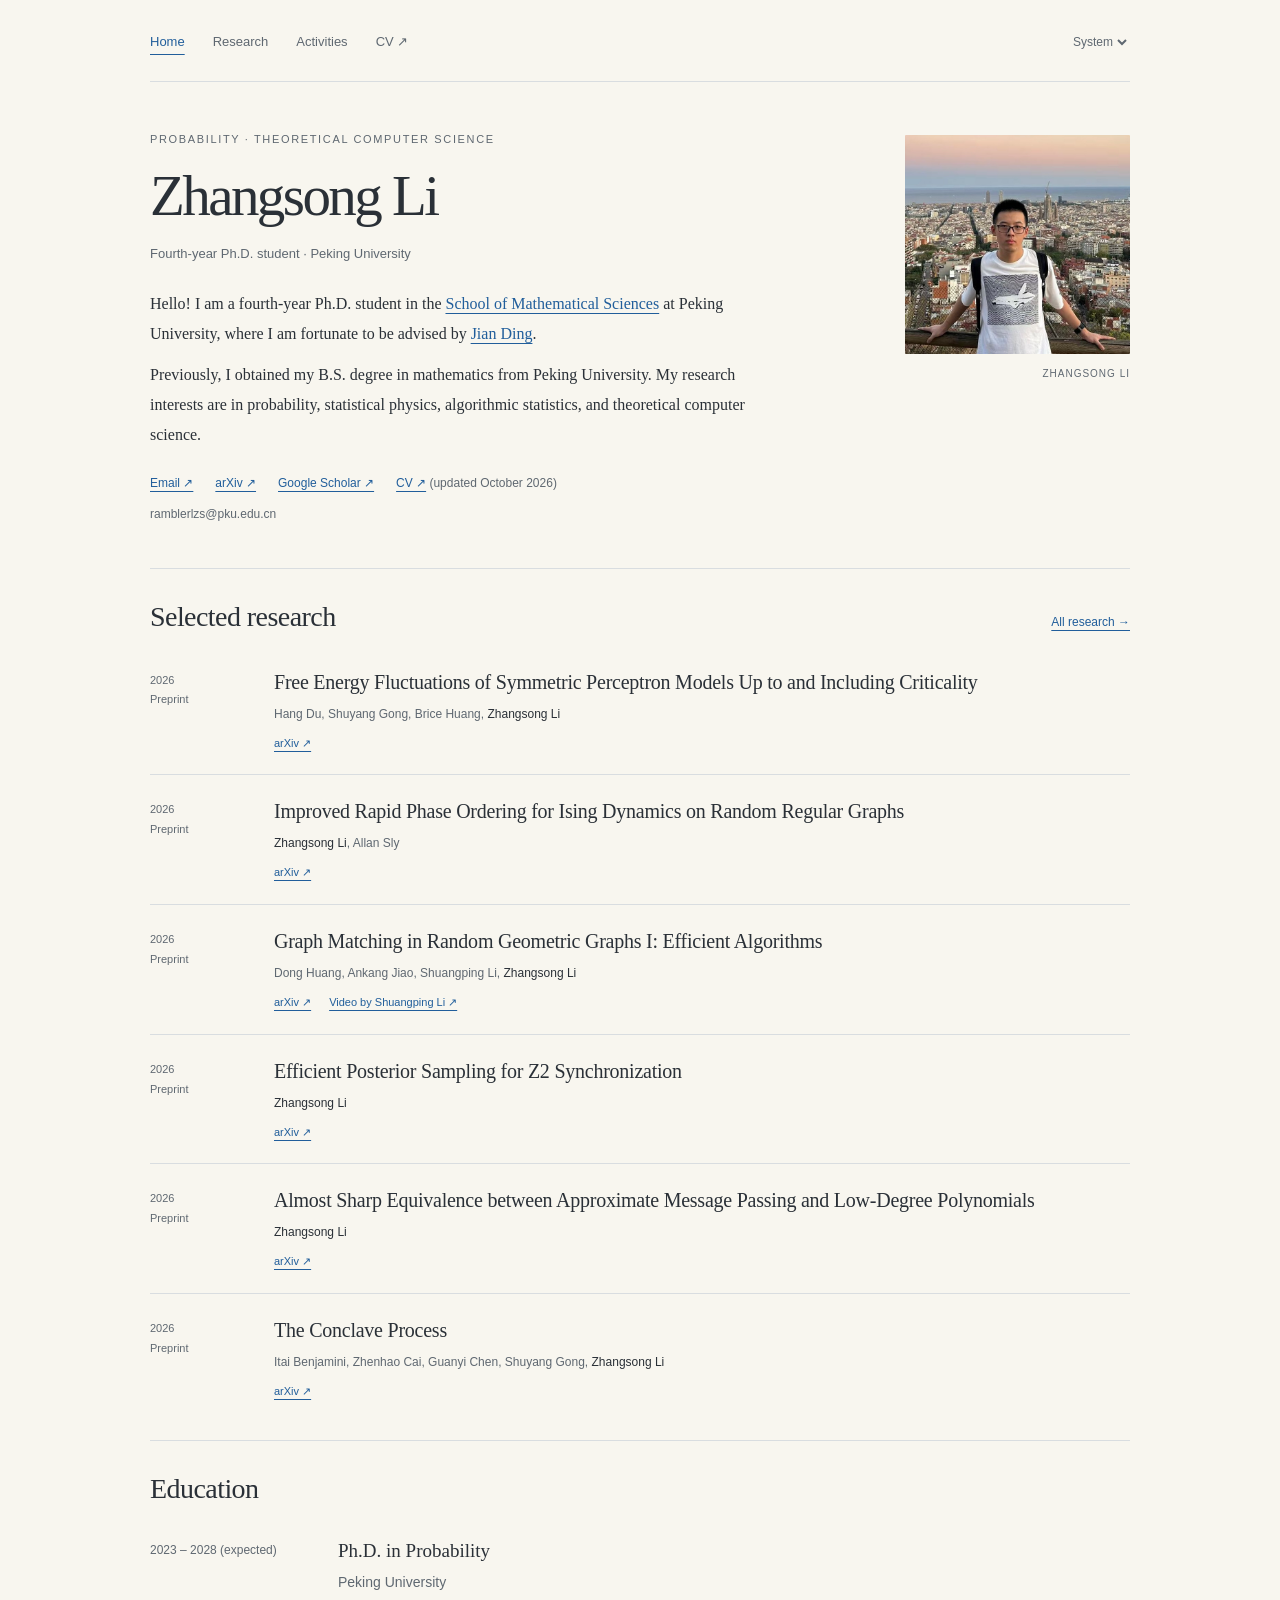
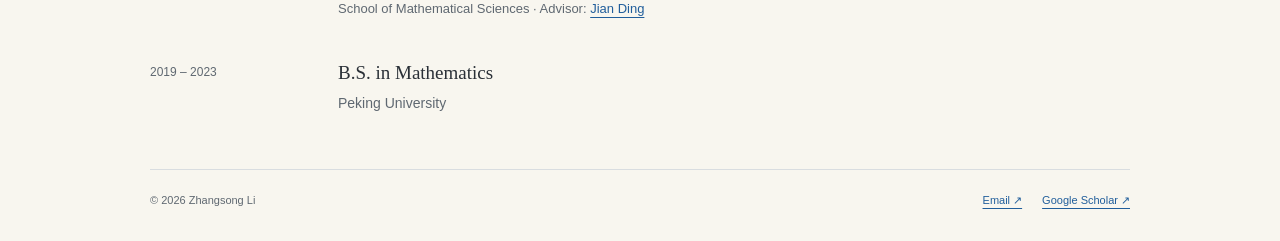
==== index.html @ 31c8d212 "Redesign personal homepage with research and activities pages" ====
<!doctype html>
<html lang="en">
<head>
  <meta charset="utf-8">
  <meta name="viewport" content="width=device-width, initial-scale=1">
  <meta name="description" content="Zhangsong Li, Ph.D. student at Peking University. Research in probability, statistical physics, algorithmic statistics, and theoretical computer science.">
  <meta name="color-scheme" content="light dark">
  <title>Zhangsong Li</title>
  <link rel="canonical" href="https://zhangsong-li.github.io/">
  <link rel="icon" href="data:,">
  <script src="assets/site.js?v=20261026"></script>
  <link rel="stylesheet" href="assets/style.css?v=20261026">
</head>
<body>
  <a class="skip-link" href="#main">Skip to content</a>
  <div class="site-shell">
    <header class="site-header">
      <nav class="site-nav" aria-label="Main navigation"><a href="index.html" aria-current="page">Home</a><a href="research.html">Research</a><a href="activities.html">Activities</a><a href="CV_Zhangsong.pdf" target="_blank" rel="noopener noreferrer">CV ↗</a></nav>
      <select class="theme-picker" data-theme-picker aria-label="Color theme"><option value="system">System</option><option value="light">Light</option><option value="dark">Dark</option></select>
    </header>
    <main id="main"><section class="hero" aria-labelledby="name"><div>
  <p class="eyebrow">Probability · Theoretical Computer Science</p>
  <h1 id="name">Zhangsong Li</h1>
  <p class="role">Fourth-year Ph.D. student · Peking University</p>
  <div class="bio"><p>Hello! I am a fourth-year Ph.D. student in the <a href="https://www.math.pku.edu.cn" target="_blank" rel="noopener noreferrer">School of Mathematical Sciences</a> at Peking University, where I am fortunate to be advised by <a href="https://www.math.pku.edu.cn/teachers/dingjian/index.html" target="_blank" rel="noopener noreferrer">Jian Ding</a>.</p><p>Previously, I obtained my B.S. degree in mathematics from Peking University. My research interests are in probability, statistical physics, algorithmic statistics, and theoretical computer science.</p></div>
  <div class="hero-links"><a href="mailto:ramblerlzs@pku.edu.cn">Email ↗</a><a href="http://arxiv.org/a/li_z_30" target="_blank" rel="noopener noreferrer">arXiv ↗</a><a href="https://scholar.google.com/citations?user=IgjkkZEAAAAJ&amp;hl=zh-CN" target="_blank" rel="noopener noreferrer">Google Scholar ↗</a><span><a href="CV_Zhangsong.pdf" target="_blank" rel="noopener noreferrer">CV ↗</a> <span class="subtle">(updated October 2026)</span></span></div>
  <p class="contact-address"><a href="mailto:ramblerlzs@pku.edu.cn">ramblerlzs@pku.edu.cn</a></p>
  </div><figure class="portrait"><img src="Zhangsong.jpg" width="654" height="638" alt="Zhangsong Li overlooking a city" fetchpriority="high"><figcaption>ZHANGSONG LI</figcaption></figure></section><section class="content-section" id="selected-research" aria-labelledby="selected-research-title"><div class="section-heading"><h2 id="selected-research-title">Selected research</h2><a href="research.html" class="section-link">All research →</a></div><ul class="paper-list"><li class="paper" id="free-energy-fluctuations-of-symmetric-perceptron-models-up-to-and-including-criticality"><div class="paper-meta"><span>2026</span><span>Preprint</span></div><article><h3><a href="https://arxiv.org/abs/2610.31736" target="_blank" rel="noopener noreferrer">Free Energy Fluctuations of Symmetric Perceptron Models Up to and Including Criticality</a></h3><p class="authors">Hang Du, Shuyang Gong, Brice Huang, <span class="author-self">Zhangsong Li</span></p><div class="paper-links"><a href="https://arxiv.org/abs/2610.31736" target="_blank" rel="noopener noreferrer">arXiv ↗</a></div></article></li><li class="paper" id="improved-rapid-phase-ordering-for-ising-dynamics-on-random-regular-graphs"><div class="paper-meta"><span>2026</span><span>Preprint</span></div><article><h3><a href="https://arxiv.org/abs/2610.27673" target="_blank" rel="noopener noreferrer">Improved Rapid Phase Ordering for Ising Dynamics on Random Regular Graphs</a></h3><p class="authors"><span class="author-self">Zhangsong Li</span>, Allan Sly</p><div class="paper-links"><a href="https://arxiv.org/abs/2610.27673" target="_blank" rel="noopener noreferrer">arXiv ↗</a></div></article></li><li class="paper" id="graph-matching-in-random-geometric-graphs-i-efficient-algorithms"><div class="paper-meta"><span>2026</span><span>Preprint</span></div><article><h3><a href="https://arxiv.org/abs/2610.16675" target="_blank" rel="noopener noreferrer">Graph Matching in Random Geometric Graphs I: Efficient Algorithms</a></h3><p class="authors">Dong Huang, Ankang Jiao, Shuangping Li, <span class="author-self">Zhangsong Li</span></p><div class="paper-links"><a href="https://arxiv.org/abs/2610.16675" target="_blank" rel="noopener noreferrer">arXiv ↗</a><a href="https://www.youtube.com/live/tbnTRx9ss9M" target="_blank" rel="noopener noreferrer">Video by Shuangping Li ↗</a></div></article></li><li class="paper" id="efficient-posterior-sampling-for-z2-synchronization"><div class="paper-meta"><span>2026</span><span>Preprint</span></div><article><h3><a href="https://arxiv.org/abs/2610.08199" target="_blank" rel="noopener noreferrer">Efficient Posterior Sampling for Z2 Synchronization</a></h3><p class="authors"><span class="author-self">Zhangsong Li</span></p><div class="paper-links"><a href="https://arxiv.org/abs/2610.08199" target="_blank" rel="noopener noreferrer">arXiv ↗</a></div></article></li><li class="paper" id="almost-sharp-equivalence-between-approximate-message-passing-and-low-degree-polynomials"><div class="paper-meta"><span>2026</span><span>Preprint</span></div><article><h3><a href="https://arxiv.org/abs/2609.06988" target="_blank" rel="noopener noreferrer">Almost Sharp Equivalence between Approximate Message Passing and Low-Degree Polynomials</a></h3><p class="authors"><span class="author-self">Zhangsong Li</span></p><div class="paper-links"><a href="https://arxiv.org/abs/2609.06988" target="_blank" rel="noopener noreferrer">arXiv ↗</a></div></article></li><li class="paper" id="the-conclave-process"><div class="paper-meta"><span>2026</span><span>Preprint</span></div><article><h3><a href="https://arxiv.org/abs/2607.22324" target="_blank" rel="noopener noreferrer">The Conclave Process</a></h3><p class="authors">Itai Benjamini, Zhenhao Cai, Guanyi Chen, Shuyang Gong, <span class="author-self">Zhangsong Li</span></p><div class="paper-links"><a href="https://arxiv.org/abs/2607.22324" target="_blank" rel="noopener noreferrer">arXiv ↗</a></div></article></li></ul></section><section class="content-section" id="education" aria-labelledby="education-title"><div class="section-heading"><h2 id="education-title">Education</h2></div><div class="education-list"><div class="education-item"><div class="education-dates">2023 – 2028 (expected)</div><div><h3 class="education-title">Ph.D. in Probability</h3><p class="education-institution">Peking University</p><p class="education-detail">School of Mathematical Sciences · Advisor: <a href="https://www.math.pku.edu.cn/teachers/dingjian/index.html" target="_blank" rel="noopener noreferrer">Jian Ding</a></p></div></div><div class="education-item"><div class="education-dates">2019 – 2023</div><div><h3 class="education-title">B.S. in Mathematics</h3><p class="education-institution">Peking University</p></div></div></div></section></main>
    <footer class="site-footer"><span>© 2026 Zhangsong Li</span><div class="footer-links"><a href="mailto:ramblerlzs@pku.edu.cn">Email ↗</a><a href="https://scholar.google.com/citations?user=IgjkkZEAAAAJ&amp;hl=zh-CN" target="_blank" rel="noopener noreferrer">Google Scholar ↗</a></div></footer>
  </div>
  <!-- Visual design adapted from donghuang-stat.github.io. See assets/TEMPLATE-LICENSE.txt. -->
</body>
</html>
---- assets/style.css ----
/* Adapted from donghuang-stat.github.io; license: TEMPLATE-LICENSE.txt. */
:root {
  color-scheme: light dark;
  --paper: #f8f6ef;
  --ink: #2a3037;
  --muted: #5f6871;
  --accent: #215e9b;
  --line: #d9dde0;
  --soft: #edeee9;
  --serif: Georgia, 'Times New Roman', 'Songti SC', serif;
  --sans: -apple-system, BlinkMacSystemFont, 'Segoe UI', Arial, sans-serif;
}
@media (prefers-color-scheme: dark) {
  :root:not([data-theme='light']) { --paper:#24272b; --ink:#eaeef2; --muted:#b6c0ca; --accent:#91c8ff; --line:#46505a; --soft:#2b323a; }
}
:root[data-theme='dark'] { color-scheme:dark; --paper:#24272b; --ink:#eaeef2; --muted:#b6c0ca; --accent:#91c8ff; --line:#46505a; --soft:#2b323a; }
:root[data-theme='light'] { color-scheme:light; }
* { box-sizing:border-box; }
html { scroll-behavior:smooth; scroll-padding-top:24px; }
body { margin:0; background:var(--paper); color:var(--ink); font:17px/1.75 var(--serif); -webkit-font-smoothing:antialiased; }
a { color:var(--accent); text-decoration:underline; text-decoration-thickness:1px; text-underline-offset:4px; }
a:hover { text-decoration-thickness:2px; }
a:focus-visible,button:focus-visible,select:focus-visible { outline:2px solid var(--accent); outline-offset:5px; }
img { display:block; max-width:100%; }
button,select { font:inherit; }
h1,h2,h3,p { margin:0; }
h1,h2,h3 { font-weight:400; }
.site-shell { width:min(100% - 88px, 980px); margin:0 auto; }
.site-header { display:flex; align-items:center; justify-content:space-between; gap:24px; padding:27px 0 23px; border-bottom:1px solid var(--line); }
.site-nav { display:flex; align-items:center; flex-wrap:wrap; gap:28px; font:13px/1.6 var(--sans); }
.site-nav a { color:var(--muted); padding:5px 0; text-decoration:none; }
.site-nav a[aria-current='page'] { color:var(--accent); text-decoration:underline; text-decoration-thickness:1px; text-underline-offset:8px; }
.theme-picker { color:var(--muted); background:transparent; border:0; font:12px/1.6 var(--sans); padding:5px 0 5px 6px; max-width:110px; }
.skip-link { position:absolute; top:-100px; left:20px; background:var(--paper); color:var(--ink); padding:10px 18px; z-index:10; }
.skip-link:focus { top:8px; }
.hero { display:grid; grid-template-columns:minmax(0, 1fr) 225px; gap:65px; align-items:center; padding:48px 0 43px; }
.eyebrow { color:var(--muted); font:11px/1.7 var(--sans); letter-spacing:.15em; text-transform:uppercase; margin-bottom:16px; }
.hero h1 { font:400 clamp(42px,5vw,57px)/1.13 var(--serif); letter-spacing:-.045em; margin-bottom:13px; }
.chinese-name { display:inline-block; font:25px/1.5 'Songti SC','STSong',serif; letter-spacing:.1em; margin-left:16px; color:var(--ink); vertical-align:middle; }
.role { font:13px/1.8 var(--sans); color:var(--muted); margin-bottom:24px; }
.bio { max-width:620px; font:16px/1.85 var(--serif); }
.bio p+p { margin-top:12px; }
.markdown-body > *+* { margin-top:10px; }
.hero-links { display:flex; gap:25px; flex-wrap:wrap; font:12px/1.7 var(--sans); margin-top:24px; }
.portrait { margin:0; align-self:start; padding-top:5px; }
.portrait img { width:225px; height:auto; aspect-ratio:2 / 3; object-fit:cover; object-position:50% 46%; border-radius:1px; }
.portrait figcaption { font:10px/1.7 var(--sans); color:var(--muted); letter-spacing:.1em; text-align:right; padding-top:11px; }
.content-section { border-top:1px solid var(--line); padding:30px 0 34px; }
.section-heading { display:flex; flex-wrap:wrap; align-items:baseline; justify-content:space-between; gap:12px 24px; margin-bottom:10px; }
.section-heading h2,.content-section>h2 { font:400 28px/1.3 var(--serif); letter-spacing:-.02em; }
.section-link { font:12px/1.7 var(--sans); white-space:nowrap; }
.paper-list { list-style:none; margin:0; padding:0; }
.paper { display:grid; grid-template-columns:100px minmax(0,1fr); gap:24px; padding:22px 0; border-bottom:1px solid var(--line); }
.paper:last-child { border-bottom:0; padding-bottom:5px; }
.paper-meta { font:11px/1.8 var(--sans); color:var(--muted); padding-top:3px; }
.paper-meta span { display:block; }
.paper h3 { font:400 20px/1.45 var(--serif); letter-spacing:-.012em; }
.paper h3 a { color:var(--ink); text-decoration:none; }
.paper h3 a:hover { color:var(--accent); text-decoration:underline; }
.authors { font:12px/1.75 var(--sans); color:var(--muted); margin-top:7px; }
.author-self { color:var(--ink); }
.paper-links { display:flex; gap:18px; flex-wrap:wrap; font:11px/1.7 var(--sans); margin-top:9px; }
.paper-note { font:12px/1.7 var(--sans); color:var(--muted); margin-top:7px; }
.alpha-note { font:12px/1.7 var(--sans); color:var(--muted); margin-top:20px; }
.education-list { margin-top:11px; }
.education-item { display:grid; grid-template-columns:164px minmax(0,1fr); gap:24px; padding:19px 0; }
.education-dates { font:12px/1.8 var(--sans); color:var(--muted); padding-top:3px; }
.education-title { font:19px/1.5 var(--serif); }
.education-institution { font:14px/1.8 var(--sans); color:var(--muted); margin-top:4px; }
.education-detail { font:13px/1.75 var(--sans); color:var(--muted); margin-top:3px; }
.site-footer { display:flex; align-items:baseline; justify-content:space-between; gap:20px; flex-wrap:wrap; font:11px/1.75 var(--sans); color:var(--muted); padding:21px 0 30px; border-top:1px solid var(--line); }
.footer-links { display:flex; gap:20px; flex-wrap:wrap; }
.page-intro { padding:49px 0 35px; }
.page-intro h1 { font:400 46px/1.15 var(--serif); letter-spacing:-.035em; margin-bottom:15px; }
.page-intro p { font:16px/1.8 var(--serif); max-width:730px; }
.page-intro .eyebrow { font:11px/1.7 var(--sans); }
.page-intro .subtle { font:13px/1.8 var(--sans); color:var(--muted); }
.page-intro p+p { margin-top:9px; }
.section-nav { display:flex; flex-wrap:wrap; gap:24px; font:12px/1.7 var(--sans); margin-top:22px; }
.status-heading { display:flex; align-items:baseline; gap:15px; margin-bottom:12px; }
.status-heading h2 { font:400 28px/1.4 var(--serif); }
.count { font:12px/1.7 var(--sans); color:var(--muted); }
.cv-actions { display:flex; gap:24px; flex-wrap:wrap; align-items:center; margin-top:21px; font:12px/1.7 var(--sans); }
.text-button { cursor:pointer; background:transparent; color:var(--accent); border:0; padding:0; }
.text-button:hover { text-decoration:underline; text-underline-offset:4px; }
.cv-contact { color:var(--muted); font:13px/1.8 var(--sans); }
.cv-contact a { overflow-wrap:anywhere; }
.plain-list { margin:18px 0 0; padding-left:20px; }
.plain-list li+li { margin-top:10px; }
.cv-section .paper h3 { font-size:18px; }
.cv-print-contact { display:none; }
@media (max-width:850px) {
  .site-shell { width:calc(100% - 56px); }
  .hero { grid-template-columns:minmax(0,1fr) 180px; gap:35px; }
  .portrait img { width:180px; }
  .hero h1 { font-size:44px; }
  .chinese-name { display:block; margin:12px 0 0; font-size:23px; }
  .paper { grid-template-columns:80px minmax(0,1fr); gap:20px; }
}
@media (max-width:600px) {
  .site-shell { width:calc(100% - 40px); }
  .site-header { gap:12px; padding:20px 0; }
  .site-nav { gap:19px; font-size:12px; }
  .theme-picker { font-size:11px; max-width:79px; }
  .hero { grid-template-columns:minmax(0,1fr); gap:30px; padding:31px 0; }
  .hero h1 { font-size:44px; }
  .chinese-name { display:inline-block; margin:0 0 0 13px; }
  .bio { font-size:15px; }
  .portrait { width:190px; padding:0; }
  .portrait img { width:190px; }
  .content-section { padding:26px 0 29px; }
  .section-heading h2,.content-section>h2 { font-size:25px; }
  .paper { grid-template-columns:minmax(0,1fr); gap:7px; padding:22px 0; }
  .paper-meta { display:flex; gap:12px; padding:0; }
  .paper h3 { font-size:20px; }
  .page-intro { padding:32px 0 30px; }
  .page-intro h1 { font-size:40px; }
  .site-footer { font-size:11px; }
  .section-nav { gap:18px; }
}
@media(max-width:360px) {
  .site-shell { width:calc(100% - 32px); }
  .site-nav { gap:14px; }
  .theme-picker { max-width:73px; }
  .hero h1 { font-size:39px; }
  .chinese-name { font-size:21px; margin-left:9px; }
}
@media(pointer:coarse) {
  .site-nav a,.hero-links a,.paper-links a,.section-link,.cv-actions a,.text-button { min-height:44px; display:inline-flex; align-items:center; }
  .theme-picker { min-height:44px; }
}
@media(prefers-reduced-motion:reduce) { html { scroll-behavior:auto; } }
@media print {
  :root, :root[data-theme], :root:not([data-theme='light']) { --paper:#fff; --ink:#111; --muted:#444; --accent:#111; --line:#ccc; color-scheme:light; }
  body { background:#fff; color:#111; font-size:11pt; }
  .site-shell { width:100%; max-width:none; }
  .site-header,.site-footer,.skip-link,.cv-actions,.section-nav,.paper-links { display:none; }
  .page-intro { padding:0 0 15px; }
  .page-intro h1 { font-size:28pt; }
  .cv-print-contact { display:block; }
  .content-section { padding:15px 0; }
  .paper { padding:10px 0; }
  h2,h3 { break-after:avoid; }
  .paper h3,.cv-section .paper h3 { font-size:12pt; }
  a { color:#111; }
  @page { margin:18mm; }
}

/* Zhangsong Li: page-specific refinements. */
.portrait img { aspect-ratio:auto; height:auto; }
.hero-links { gap:12px 22px; }
.subtle,.contact-address { color:var(--muted); font:12px/1.75 var(--sans); }
.contact-address { margin-top:10px; }
.contact-address a { color:var(--muted); text-decoration:none; }
.contact-address a:hover { color:var(--accent); text-decoration:underline; }
.section-count { color:var(--muted); font:12px/1.7 var(--sans); }
.document-list,.talk-list,.teaching-list { list-style:none; padding:0; margin:0; }
.document-list li { padding:20px 0; border-bottom:1px solid var(--line); }
.document-list li:last-child,.talk-item:last-child,.teaching-list li:last-child { border-bottom:0; }
.document-list h3 { font:400 20px/1.45 var(--serif); }
.document-list h3 a { color:var(--ink); text-decoration:none; }
.document-list h3 a:hover { color:var(--accent); text-decoration:underline; }
.coauthors { font:15px/2 var(--serif); margin-top:17px; }
.talk-item { display:grid; grid-template-columns:124px minmax(0,1fr); gap:24px; padding:22px 0; border-bottom:1px solid var(--line); }
.talk-date,.talk-location,.teaching-term { color:var(--muted); font:12px/1.8 var(--sans); }
.talk-date { padding-top:4px; }
.talk-item h3 { font:400 20px/1.45 var(--serif); }
.talk-item p { font:15px/1.8 var(--serif); margin-top:7px; }
.talk-item .talk-location { font:12px/1.8 var(--sans); }
.teaching-list li { display:grid; grid-template-columns:124px minmax(0,1fr); gap:24px; padding:19px 0; border-bottom:1px solid var(--line); }
.teaching-list h3 { font:400 19px/1.5 var(--serif); }
@media(max-width:600px) {
  .site-nav { gap:16px; }
  .hero-links { gap:12px 20px; }
  .talk-item,.teaching-list li,.education-item { grid-template-columns:minmax(0,1fr); gap:6px; }
  .talk-date { padding-top:0; }
  .portrait { width:190px; }
}
@media(max-width:360px) {
  .site-header { gap:8px; }
  .site-nav { gap:12px; font-size:11px; }
  .theme-picker { max-width:68px; font-size:10px; }
  .hero h1 { font-size:39px; }
}
@media print { .paper,.education-item,.talk-item,.teaching-list li { break-inside:avoid; } }
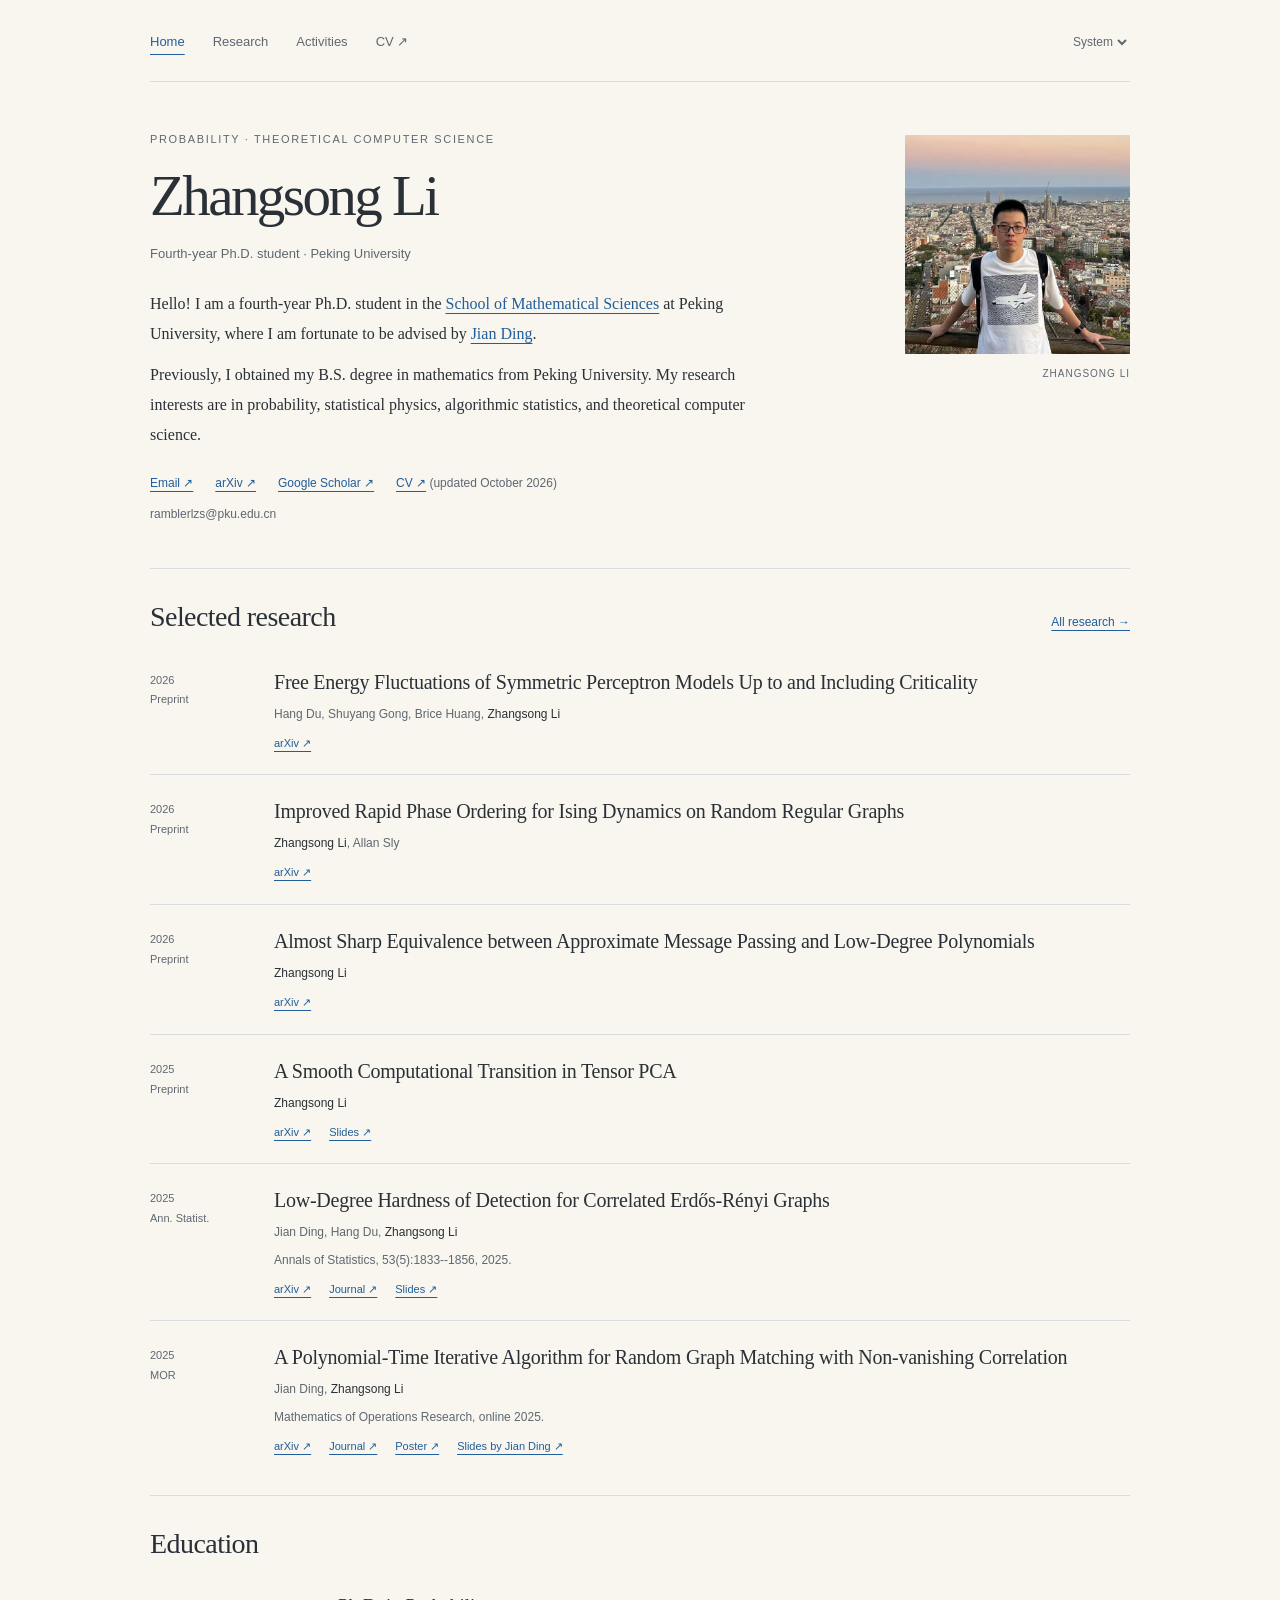
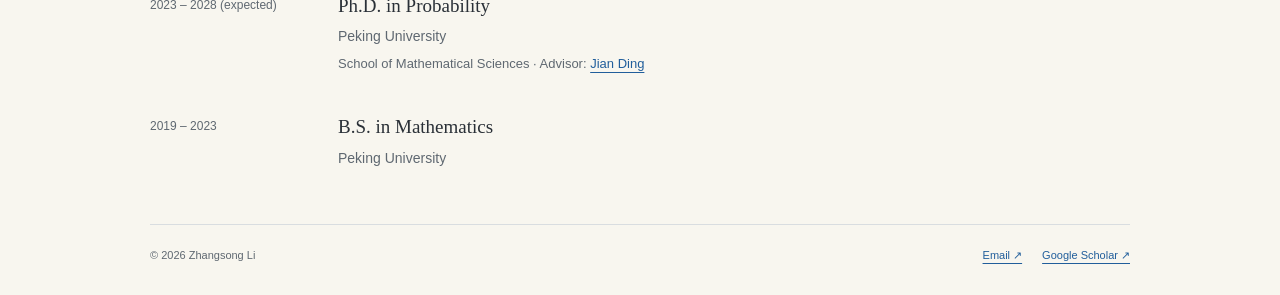
==== commit cf69fb96: "Feature six selected research papers in requested order" ====
--- a/index.html
+++ b/index.html
@@ -25,7 +25,7 @@
   <div class="bio"><p>Hello! I am a fourth-year Ph.D. student in the <a href="https://www.math.pku.edu.cn" target="_blank" rel="noopener noreferrer">School of Mathematical Sciences</a> at Peking University, where I am fortunate to be advised by <a href="https://www.math.pku.edu.cn/teachers/dingjian/index.html" target="_blank" rel="noopener noreferrer">Jian Ding</a>.</p><p>Previously, I obtained my B.S. degree in mathematics from Peking University. My research interests are in probability, statistical physics, algorithmic statistics, and theoretical computer science.</p></div>
   <div class="hero-links"><a href="mailto:ramblerlzs@pku.edu.cn">Email ↗</a><a href="http://arxiv.org/a/li_z_30" target="_blank" rel="noopener noreferrer">arXiv ↗</a><a href="https://scholar.google.com/citations?user=IgjkkZEAAAAJ&amp;hl=zh-CN" target="_blank" rel="noopener noreferrer">Google Scholar ↗</a><span><a href="CV_Zhangsong.pdf" target="_blank" rel="noopener noreferrer">CV ↗</a> <span class="subtle">(updated October 2026)</span></span></div>
   <p class="contact-address"><a href="mailto:ramblerlzs@pku.edu.cn">ramblerlzs@pku.edu.cn</a></p>
-  </div><figure class="portrait"><img src="Zhangsong.jpg" width="654" height="638" alt="Zhangsong Li overlooking a city" fetchpriority="high"><figcaption>ZHANGSONG LI</figcaption></figure></section><section class="content-section" id="selected-research" aria-labelledby="selected-research-title"><div class="section-heading"><h2 id="selected-research-title">Selected research</h2><a href="research.html" class="section-link">All research →</a></div><ul class="paper-list"><li class="paper" id="free-energy-fluctuations-of-symmetric-perceptron-models-up-to-and-including-criticality"><div class="paper-meta"><span>2026</span><span>Preprint</span></div><article><h3><a href="https://arxiv.org/abs/2610.31736" target="_blank" rel="noopener noreferrer">Free Energy Fluctuations of Symmetric Perceptron Models Up to and Including Criticality</a></h3><p class="authors">Hang Du, Shuyang Gong, Brice Huang, <span class="author-self">Zhangsong Li</span></p><div class="paper-links"><a href="https://arxiv.org/abs/2610.31736" target="_blank" rel="noopener noreferrer">arXiv ↗</a></div></article></li><li class="paper" id="improved-rapid-phase-ordering-for-ising-dynamics-on-random-regular-graphs"><div class="paper-meta"><span>2026</span><span>Preprint</span></div><article><h3><a href="https://arxiv.org/abs/2610.27673" target="_blank" rel="noopener noreferrer">Improved Rapid Phase Ordering for Ising Dynamics on Random Regular Graphs</a></h3><p class="authors"><span class="author-self">Zhangsong Li</span>, Allan Sly</p><div class="paper-links"><a href="https://arxiv.org/abs/2610.27673" target="_blank" rel="noopener noreferrer">arXiv ↗</a></div></article></li><li class="paper" id="graph-matching-in-random-geometric-graphs-i-efficient-algorithms"><div class="paper-meta"><span>2026</span><span>Preprint</span></div><article><h3><a href="https://arxiv.org/abs/2610.16675" target="_blank" rel="noopener noreferrer">Graph Matching in Random Geometric Graphs I: Efficient Algorithms</a></h3><p class="authors">Dong Huang, Ankang Jiao, Shuangping Li, <span class="author-self">Zhangsong Li</span></p><div class="paper-links"><a href="https://arxiv.org/abs/2610.16675" target="_blank" rel="noopener noreferrer">arXiv ↗</a><a href="https://www.youtube.com/live/tbnTRx9ss9M" target="_blank" rel="noopener noreferrer">Video by Shuangping Li ↗</a></div></article></li><li class="paper" id="efficient-posterior-sampling-for-z2-synchronization"><div class="paper-meta"><span>2026</span><span>Preprint</span></div><article><h3><a href="https://arxiv.org/abs/2610.08199" target="_blank" rel="noopener noreferrer">Efficient Posterior Sampling for Z2 Synchronization</a></h3><p class="authors"><span class="author-self">Zhangsong Li</span></p><div class="paper-links"><a href="https://arxiv.org/abs/2610.08199" target="_blank" rel="noopener noreferrer">arXiv ↗</a></div></article></li><li class="paper" id="almost-sharp-equivalence-between-approximate-message-passing-and-low-degree-polynomials"><div class="paper-meta"><span>2026</span><span>Preprint</span></div><article><h3><a href="https://arxiv.org/abs/2609.06988" target="_blank" rel="noopener noreferrer">Almost Sharp Equivalence between Approximate Message Passing and Low-Degree Polynomials</a></h3><p class="authors"><span class="author-self">Zhangsong Li</span></p><div class="paper-links"><a href="https://arxiv.org/abs/2609.06988" target="_blank" rel="noopener noreferrer">arXiv ↗</a></div></article></li><li class="paper" id="the-conclave-process"><div class="paper-meta"><span>2026</span><span>Preprint</span></div><article><h3><a href="https://arxiv.org/abs/2607.22324" target="_blank" rel="noopener noreferrer">The Conclave Process</a></h3><p class="authors">Itai Benjamini, Zhenhao Cai, Guanyi Chen, Shuyang Gong, <span class="author-self">Zhangsong Li</span></p><div class="paper-links"><a href="https://arxiv.org/abs/2607.22324" target="_blank" rel="noopener noreferrer">arXiv ↗</a></div></article></li></ul></section><section class="content-section" id="education" aria-labelledby="education-title"><div class="section-heading"><h2 id="education-title">Education</h2></div><div class="education-list"><div class="education-item"><div class="education-dates">2023 – 2028 (expected)</div><div><h3 class="education-title">Ph.D. in Probability</h3><p class="education-institution">Peking University</p><p class="education-detail">School of Mathematical Sciences · Advisor: <a href="https://www.math.pku.edu.cn/teachers/dingjian/index.html" target="_blank" rel="noopener noreferrer">Jian Ding</a></p></div></div><div class="education-item"><div class="education-dates">2019 – 2023</div><div><h3 class="education-title">B.S. in Mathematics</h3><p class="education-institution">Peking University</p></div></div></div></section></main>
+  </div><figure class="portrait"><img src="Zhangsong.jpg" width="654" height="638" alt="Zhangsong Li overlooking a city" fetchpriority="high"><figcaption>ZHANGSONG LI</figcaption></figure></section><section class="content-section" id="selected-research" aria-labelledby="selected-research-title"><div class="section-heading"><h2 id="selected-research-title">Selected research</h2><a href="research.html" class="section-link">All research →</a></div><ul class="paper-list"><li class="paper" id="free-energy-fluctuations-of-symmetric-perceptron-models-up-to-and-including-criticality"><div class="paper-meta"><span>2026</span><span>Preprint</span></div><article><h3><a href="https://arxiv.org/abs/2610.31736" target="_blank" rel="noopener noreferrer">Free Energy Fluctuations of Symmetric Perceptron Models Up to and Including Criticality</a></h3><p class="authors">Hang Du, Shuyang Gong, Brice Huang, <span class="author-self">Zhangsong Li</span></p><div class="paper-links"><a href="https://arxiv.org/abs/2610.31736" target="_blank" rel="noopener noreferrer">arXiv ↗</a></div></article></li><li class="paper" id="improved-rapid-phase-ordering-for-ising-dynamics-on-random-regular-graphs"><div class="paper-meta"><span>2026</span><span>Preprint</span></div><article><h3><a href="https://arxiv.org/abs/2610.27673" target="_blank" rel="noopener noreferrer">Improved Rapid Phase Ordering for Ising Dynamics on Random Regular Graphs</a></h3><p class="authors"><span class="author-self">Zhangsong Li</span>, Allan Sly</p><div class="paper-links"><a href="https://arxiv.org/abs/2610.27673" target="_blank" rel="noopener noreferrer">arXiv ↗</a></div></article></li><li class="paper" id="almost-sharp-equivalence-between-approximate-message-passing-and-low-degree-polynomials"><div class="paper-meta"><span>2026</span><span>Preprint</span></div><article><h3><a href="https://arxiv.org/abs/2609.06988" target="_blank" rel="noopener noreferrer">Almost Sharp Equivalence between Approximate Message Passing and Low-Degree Polynomials</a></h3><p class="authors"><span class="author-self">Zhangsong Li</span></p><div class="paper-links"><a href="https://arxiv.org/abs/2609.06988" target="_blank" rel="noopener noreferrer">arXiv ↗</a></div></article></li><li class="paper" id="a-smooth-computational-transition-in-tensor-pca"><div class="paper-meta"><span>2025</span><span>Preprint</span></div><article><h3><a href="https://arxiv.org/abs/2509.09904" target="_blank" rel="noopener noreferrer">A Smooth Computational Transition in Tensor PCA</a></h3><p class="authors"><span class="author-self">Zhangsong Li</span></p><div class="paper-links"><a href="https://arxiv.org/abs/2509.09904" target="_blank" rel="noopener noreferrer">arXiv ↗</a><a href="https://zhangsong-li.github.io/Slides/Tensor_PCA_Slides.pdf" target="_blank" rel="noopener noreferrer">Slides ↗</a></div></article></li><li class="paper" id="low-degree-hardness-of-detection-for-correlated-erdos-renyi-graphs"><div class="paper-meta"><span>2025</span><span>Ann. Statist.</span></div><article><h3><a href="https://arxiv.org/abs/2311.15931" target="_blank" rel="noopener noreferrer">Low-Degree Hardness of Detection for Correlated Erdős-Rényi Graphs</a></h3><p class="authors">Jian Ding, Hang Du, <span class="author-self">Zhangsong Li</span></p><p class="paper-note">Annals of Statistics, 53(5):1833--1856, 2025.</p><div class="paper-links"><a href="https://arxiv.org/abs/2311.15931" target="_blank" rel="noopener noreferrer">arXiv ↗</a><a href="http://dx.doi.org/10.1214/25-AOS2517" target="_blank" rel="noopener noreferrer">Journal ↗</a><a href="https://zhangsong-li.github.io/Slides/Low_Degree_Hardness_Slides.pdf" target="_blank" rel="noopener noreferrer">Slides ↗</a></div></article></li><li class="paper" id="a-polynomial-time-iterative-algorithm-for-random-graph-matching-with-non-vanishing-correlation"><div class="paper-meta"><span>2025</span><span>MOR</span></div><article><h3><a href="https://arxiv.org/abs/2306.00266v2" target="_blank" rel="noopener noreferrer">A Polynomial-Time Iterative Algorithm for Random Graph Matching with Non-vanishing Correlation</a></h3><p class="authors">Jian Ding, <span class="author-self">Zhangsong Li</span></p><p class="paper-note">Mathematics of Operations Research, online 2025.</p><div class="paper-links"><a href="https://arxiv.org/abs/2306.00266v2" target="_blank" rel="noopener noreferrer">arXiv ↗</a><a href="https://pubsonline.informs.org/doi/abs/10.1287/moor.2024.0487" target="_blank" rel="noopener noreferrer">Journal ↗</a><a href="https://zhangsong-li.github.io/Iterative_Graph_Matching_Poster.pdf" target="_blank" rel="noopener noreferrer">Poster ↗</a><a href="https://zhangsong-li.github.io/Slides/Ding-Medallion.pdf" target="_blank" rel="noopener noreferrer">Slides by Jian Ding ↗</a></div></article></li></ul></section><section class="content-section" id="education" aria-labelledby="education-title"><div class="section-heading"><h2 id="education-title">Education</h2></div><div class="education-list"><div class="education-item"><div class="education-dates">2023 – 2028 (expected)</div><div><h3 class="education-title">Ph.D. in Probability</h3><p class="education-institution">Peking University</p><p class="education-detail">School of Mathematical Sciences · Advisor: <a href="https://www.math.pku.edu.cn/teachers/dingjian/index.html" target="_blank" rel="noopener noreferrer">Jian Ding</a></p></div></div><div class="education-item"><div class="education-dates">2019 – 2023</div><div><h3 class="education-title">B.S. in Mathematics</h3><p class="education-institution">Peking University</p></div></div></div></section></main>
     <footer class="site-footer"><span>© 2026 Zhangsong Li</span><div class="footer-links"><a href="mailto:ramblerlzs@pku.edu.cn">Email ↗</a><a href="https://scholar.google.com/citations?user=IgjkkZEAAAAJ&amp;hl=zh-CN" target="_blank" rel="noopener noreferrer">Google Scholar ↗</a></div></footer>
   </div>
   <!-- Visual design adapted from donghuang-stat.github.io. See assets/TEMPLATE-LICENSE.txt. -->
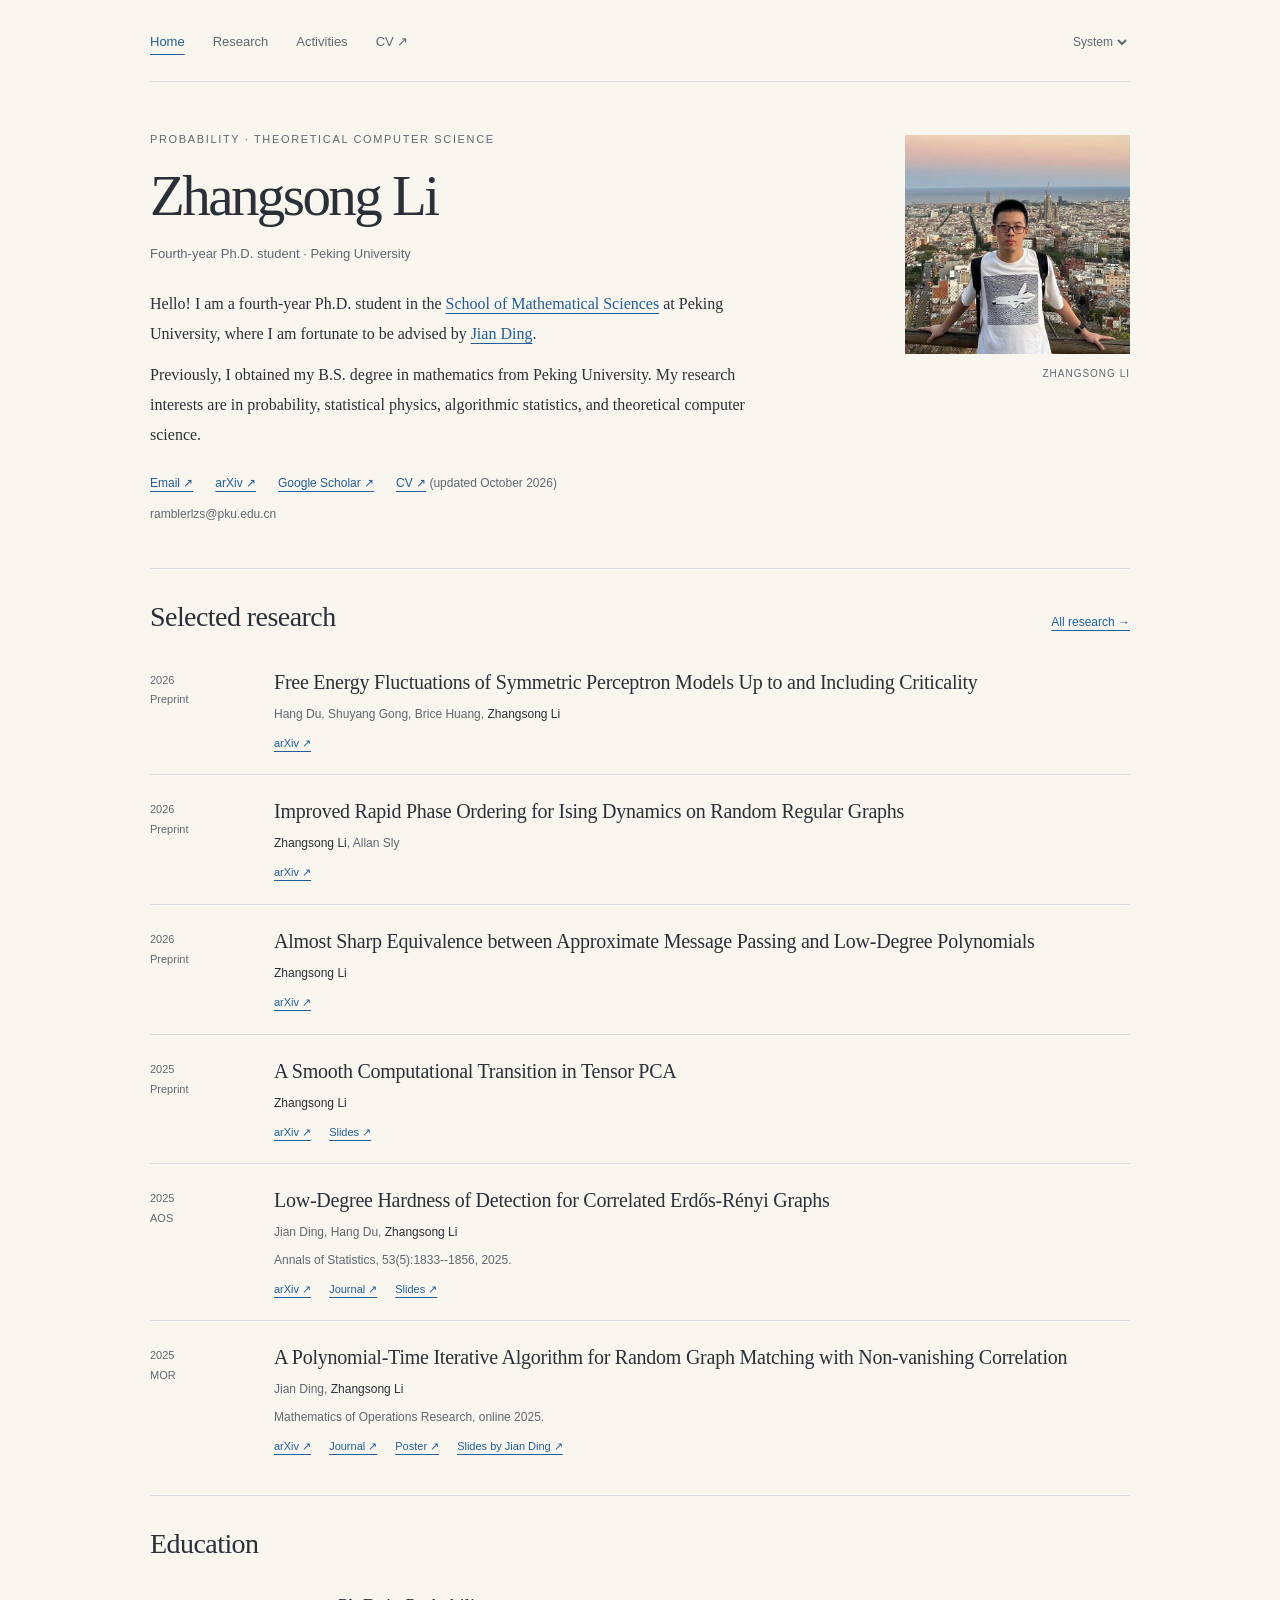
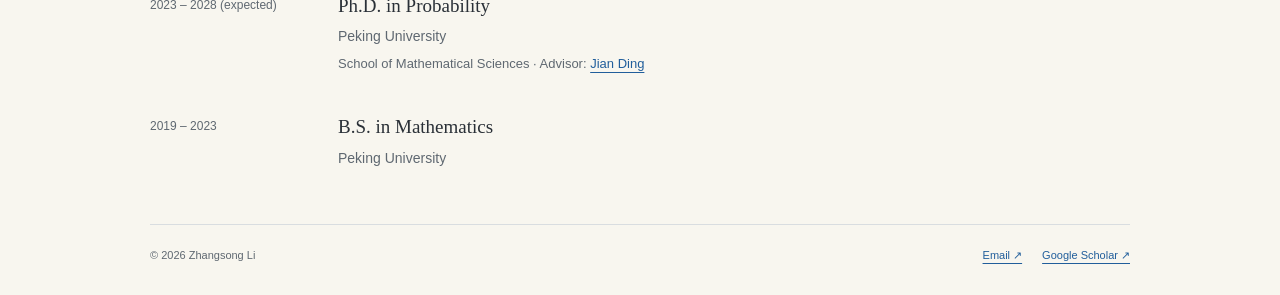
==== commit 200475e3: "Update index.html" ====
--- a/index.html
+++ b/index.html
@@ -25,7 +25,14 @@
   <div class="bio"><p>Hello! I am a fourth-year Ph.D. student in the <a href="https://www.math.pku.edu.cn" target="_blank" rel="noopener noreferrer">School of Mathematical Sciences</a> at Peking University, where I am fortunate to be advised by <a href="https://www.math.pku.edu.cn/teachers/dingjian/index.html" target="_blank" rel="noopener noreferrer">Jian Ding</a>.</p><p>Previously, I obtained my B.S. degree in mathematics from Peking University. My research interests are in probability, statistical physics, algorithmic statistics, and theoretical computer science.</p></div>
   <div class="hero-links"><a href="mailto:ramblerlzs@pku.edu.cn">Email ↗</a><a href="http://arxiv.org/a/li_z_30" target="_blank" rel="noopener noreferrer">arXiv ↗</a><a href="https://scholar.google.com/citations?user=IgjkkZEAAAAJ&amp;hl=zh-CN" target="_blank" rel="noopener noreferrer">Google Scholar ↗</a><span><a href="CV_Zhangsong.pdf" target="_blank" rel="noopener noreferrer">CV ↗</a> <span class="subtle">(updated October 2026)</span></span></div>
   <p class="contact-address"><a href="mailto:ramblerlzs@pku.edu.cn">ramblerlzs@pku.edu.cn</a></p>
-  </div><figure class="portrait"><img src="Zhangsong.jpg" width="654" height="638" alt="Zhangsong Li overlooking a city" fetchpriority="high"><figcaption>ZHANGSONG LI</figcaption></figure></section><section class="content-section" id="selected-research" aria-labelledby="selected-research-title"><div class="section-heading"><h2 id="selected-research-title">Selected research</h2><a href="research.html" class="section-link">All research →</a></div><ul class="paper-list"><li class="paper" id="free-energy-fluctuations-of-symmetric-perceptron-models-up-to-and-including-criticality"><div class="paper-meta"><span>2026</span><span>Preprint</span></div><article><h3><a href="https://arxiv.org/abs/2610.31736" target="_blank" rel="noopener noreferrer">Free Energy Fluctuations of Symmetric Perceptron Models Up to and Including Criticality</a></h3><p class="authors">Hang Du, Shuyang Gong, Brice Huang, <span class="author-self">Zhangsong Li</span></p><div class="paper-links"><a href="https://arxiv.org/abs/2610.31736" target="_blank" rel="noopener noreferrer">arXiv ↗</a></div></article></li><li class="paper" id="improved-rapid-phase-ordering-for-ising-dynamics-on-random-regular-graphs"><div class="paper-meta"><span>2026</span><span>Preprint</span></div><article><h3><a href="https://arxiv.org/abs/2610.27673" target="_blank" rel="noopener noreferrer">Improved Rapid Phase Ordering for Ising Dynamics on Random Regular Graphs</a></h3><p class="authors"><span class="author-self">Zhangsong Li</span>, Allan Sly</p><div class="paper-links"><a href="https://arxiv.org/abs/2610.27673" target="_blank" rel="noopener noreferrer">arXiv ↗</a></div></article></li><li class="paper" id="almost-sharp-equivalence-between-approximate-message-passing-and-low-degree-polynomials"><div class="paper-meta"><span>2026</span><span>Preprint</span></div><article><h3><a href="https://arxiv.org/abs/2609.06988" target="_blank" rel="noopener noreferrer">Almost Sharp Equivalence between Approximate Message Passing and Low-Degree Polynomials</a></h3><p class="authors"><span class="author-self">Zhangsong Li</span></p><div class="paper-links"><a href="https://arxiv.org/abs/2609.06988" target="_blank" rel="noopener noreferrer">arXiv ↗</a></div></article></li><li class="paper" id="a-smooth-computational-transition-in-tensor-pca"><div class="paper-meta"><span>2025</span><span>Preprint</span></div><article><h3><a href="https://arxiv.org/abs/2509.09904" target="_blank" rel="noopener noreferrer">A Smooth Computational Transition in Tensor PCA</a></h3><p class="authors"><span class="author-self">Zhangsong Li</span></p><div class="paper-links"><a href="https://arxiv.org/abs/2509.09904" target="_blank" rel="noopener noreferrer">arXiv ↗</a><a href="https://zhangsong-li.github.io/Slides/Tensor_PCA_Slides.pdf" target="_blank" rel="noopener noreferrer">Slides ↗</a></div></article></li><li class="paper" id="low-degree-hardness-of-detection-for-correlated-erdos-renyi-graphs"><div class="paper-meta"><span>2025</span><span>Ann. Statist.</span></div><article><h3><a href="https://arxiv.org/abs/2311.15931" target="_blank" rel="noopener noreferrer">Low-Degree Hardness of Detection for Correlated Erdős-Rényi Graphs</a></h3><p class="authors">Jian Ding, Hang Du, <span class="author-self">Zhangsong Li</span></p><p class="paper-note">Annals of Statistics, 53(5):1833--1856, 2025.</p><div class="paper-links"><a href="https://arxiv.org/abs/2311.15931" target="_blank" rel="noopener noreferrer">arXiv ↗</a><a href="http://dx.doi.org/10.1214/25-AOS2517" target="_blank" rel="noopener noreferrer">Journal ↗</a><a href="https://zhangsong-li.github.io/Slides/Low_Degree_Hardness_Slides.pdf" target="_blank" rel="noopener noreferrer">Slides ↗</a></div></article></li><li class="paper" id="a-polynomial-time-iterative-algorithm-for-random-graph-matching-with-non-vanishing-correlation"><div class="paper-meta"><span>2025</span><span>MOR</span></div><article><h3><a href="https://arxiv.org/abs/2306.00266v2" target="_blank" rel="noopener noreferrer">A Polynomial-Time Iterative Algorithm for Random Graph Matching with Non-vanishing Correlation</a></h3><p class="authors">Jian Ding, <span class="author-self">Zhangsong Li</span></p><p class="paper-note">Mathematics of Operations Research, online 2025.</p><div class="paper-links"><a href="https://arxiv.org/abs/2306.00266v2" target="_blank" rel="noopener noreferrer">arXiv ↗</a><a href="https://pubsonline.informs.org/doi/abs/10.1287/moor.2024.0487" target="_blank" rel="noopener noreferrer">Journal ↗</a><a href="https://zhangsong-li.github.io/Iterative_Graph_Matching_Poster.pdf" target="_blank" rel="noopener noreferrer">Poster ↗</a><a href="https://zhangsong-li.github.io/Slides/Ding-Medallion.pdf" target="_blank" rel="noopener noreferrer">Slides by Jian Ding ↗</a></div></article></li></ul></section><section class="content-section" id="education" aria-labelledby="education-title"><div class="section-heading"><h2 id="education-title">Education</h2></div><div class="education-list"><div class="education-item"><div class="education-dates">2023 – 2028 (expected)</div><div><h3 class="education-title">Ph.D. in Probability</h3><p class="education-institution">Peking University</p><p class="education-detail">School of Mathematical Sciences · Advisor: <a href="https://www.math.pku.edu.cn/teachers/dingjian/index.html" target="_blank" rel="noopener noreferrer">Jian Ding</a></p></div></div><div class="education-item"><div class="education-dates">2019 – 2023</div><div><h3 class="education-title">B.S. in Mathematics</h3><p class="education-institution">Peking University</p></div></div></div></section></main>
+  </div><figure class="portrait"><img src="Zhangsong.jpg" width="654" height="638" alt="Zhangsong Li overlooking a city" fetchpriority="high"><figcaption>ZHANGSONG LI</figcaption></figure></section><section class="content-section" id="selected-research" aria-labelledby="selected-research-title"><div class="section-heading"><h2 id="selected-research-title">Selected research</h2><a href="research.html" class="section-link">All research →</a></div><ul class="paper-list">
+    <li class="paper" id="free-energy-fluctuations-of-symmetric-perceptron-models-up-to-and-including-criticality"><div class="paper-meta"><span>2026</span><span>Preprint</span></div><article><h3><a href="https://arxiv.org/abs/2610.31736" target="_blank" rel="noopener noreferrer">Free Energy Fluctuations of Symmetric Perceptron Models Up to and Including Criticality</a></h3><p class="authors">Hang Du, Shuyang Gong, Brice Huang, <span class="author-self">Zhangsong Li</span></p><div class="paper-links"><a href="https://arxiv.org/abs/2610.31736" target="_blank" rel="noopener noreferrer">arXiv ↗</a></div></article></li>
+    <li class="paper" id="improved-rapid-phase-ordering-for-ising-dynamics-on-random-regular-graphs"><div class="paper-meta"><span>2026</span><span>Preprint</span></div><article><h3><a href="https://arxiv.org/abs/2610.27673" target="_blank" rel="noopener noreferrer">Improved Rapid Phase Ordering for Ising Dynamics on Random Regular Graphs</a></h3><p class="authors"><span class="author-self">Zhangsong Li</span>, Allan Sly</p><div class="paper-links"><a href="https://arxiv.org/abs/2610.27673" target="_blank" rel="noopener noreferrer">arXiv ↗</a></div></article></li>
+    <li class="paper" id="almost-sharp-equivalence-between-approximate-message-passing-and-low-degree-polynomials"><div class="paper-meta"><span>2026</span><span>Preprint</span></div><article><h3><a href="https://arxiv.org/abs/2609.06988" target="_blank" rel="noopener noreferrer">Almost Sharp Equivalence between Approximate Message Passing and Low-Degree Polynomials</a></h3><p class="authors"><span class="author-self">Zhangsong Li</span></p><div class="paper-links"><a href="https://arxiv.org/abs/2609.06988" target="_blank" rel="noopener noreferrer">arXiv ↗</a></div></article></li>
+    <li class="paper" id="a-smooth-computational-transition-in-tensor-pca"><div class="paper-meta"><span>2025</span><span>Preprint</span></div><article><h3><a href="https://arxiv.org/abs/2509.09904" target="_blank" rel="noopener noreferrer">A Smooth Computational Transition in Tensor PCA</a></h3><p class="authors"><span class="author-self">Zhangsong Li</span></p><div class="paper-links"><a href="https://arxiv.org/abs/2509.09904" target="_blank" rel="noopener noreferrer">arXiv ↗</a><a href="https://zhangsong-li.github.io/Slides/Tensor_PCA_Slides.pdf" target="_blank" rel="noopener noreferrer">Slides ↗</a></div></article></li>
+    <li class="paper" id="low-degree-hardness-of-detection-for-correlated-erdos-renyi-graphs"><div class="paper-meta"><span>2025</span><span>AOS</span></div><article><h3><a href="https://arxiv.org/abs/2311.15931" target="_blank" rel="noopener noreferrer">Low-Degree Hardness of Detection for Correlated Erdős-Rényi Graphs</a></h3><p class="authors">Jian Ding, Hang Du, <span class="author-self">Zhangsong Li</span></p><p class="paper-note">Annals of Statistics, 53(5):1833--1856, 2025.</p><div class="paper-links"><a href="https://arxiv.org/abs/2311.15931" target="_blank" rel="noopener noreferrer">arXiv ↗</a><a href="http://dx.doi.org/10.1214/25-AOS2517" target="_blank" rel="noopener noreferrer">Journal ↗</a><a href="https://zhangsong-li.github.io/Slides/Low_Degree_Hardness_Slides.pdf" target="_blank" rel="noopener noreferrer">Slides ↗</a></div></article></li>
+    <li class="paper" id="a-polynomial-time-iterative-algorithm-for-random-graph-matching-with-non-vanishing-correlation"><div class="paper-meta"><span>2025</span><span>MOR</span></div><article><h3><a href="https://arxiv.org/abs/2306.00266v2" target="_blank" rel="noopener noreferrer">A Polynomial-Time Iterative Algorithm for Random Graph Matching with Non-vanishing Correlation</a></h3><p class="authors">Jian Ding, <span class="author-self">Zhangsong Li</span></p><p class="paper-note">Mathematics of Operations Research, online 2025.</p><div class="paper-links"><a href="https://arxiv.org/abs/2306.00266v2" target="_blank" rel="noopener noreferrer">arXiv ↗</a><a href="https://pubsonline.informs.org/doi/abs/10.1287/moor.2024.0487" target="_blank" rel="noopener noreferrer">Journal ↗</a><a href="https://zhangsong-li.github.io/Iterative_Graph_Matching_Poster.pdf" target="_blank" rel="noopener noreferrer">Poster ↗</a><a href="https://zhangsong-li.github.io/Slides/Ding-Medallion.pdf" target="_blank" rel="noopener noreferrer">Slides by Jian Ding ↗</a></div></article></li>
+  </ul></section><section class="content-section" id="education" aria-labelledby="education-title"><div class="section-heading"><h2 id="education-title">Education</h2></div><div class="education-list"><div class="education-item"><div class="education-dates">2023 – 2028 (expected)</div><div><h3 class="education-title">Ph.D. in Probability</h3><p class="education-institution">Peking University</p><p class="education-detail">School of Mathematical Sciences · Advisor: <a href="https://www.math.pku.edu.cn/teachers/dingjian/index.html" target="_blank" rel="noopener noreferrer">Jian Ding</a></p></div></div><div class="education-item"><div class="education-dates">2019 – 2023</div><div><h3 class="education-title">B.S. in Mathematics</h3><p class="education-institution">Peking University</p></div></div></div></section></main>
     <footer class="site-footer"><span>© 2026 Zhangsong Li</span><div class="footer-links"><a href="mailto:ramblerlzs@pku.edu.cn">Email ↗</a><a href="https://scholar.google.com/citations?user=IgjkkZEAAAAJ&amp;hl=zh-CN" target="_blank" rel="noopener noreferrer">Google Scholar ↗</a></div></footer>
   </div>
   <!-- Visual design adapted from donghuang-stat.github.io. See assets/TEMPLATE-LICENSE.txt. -->
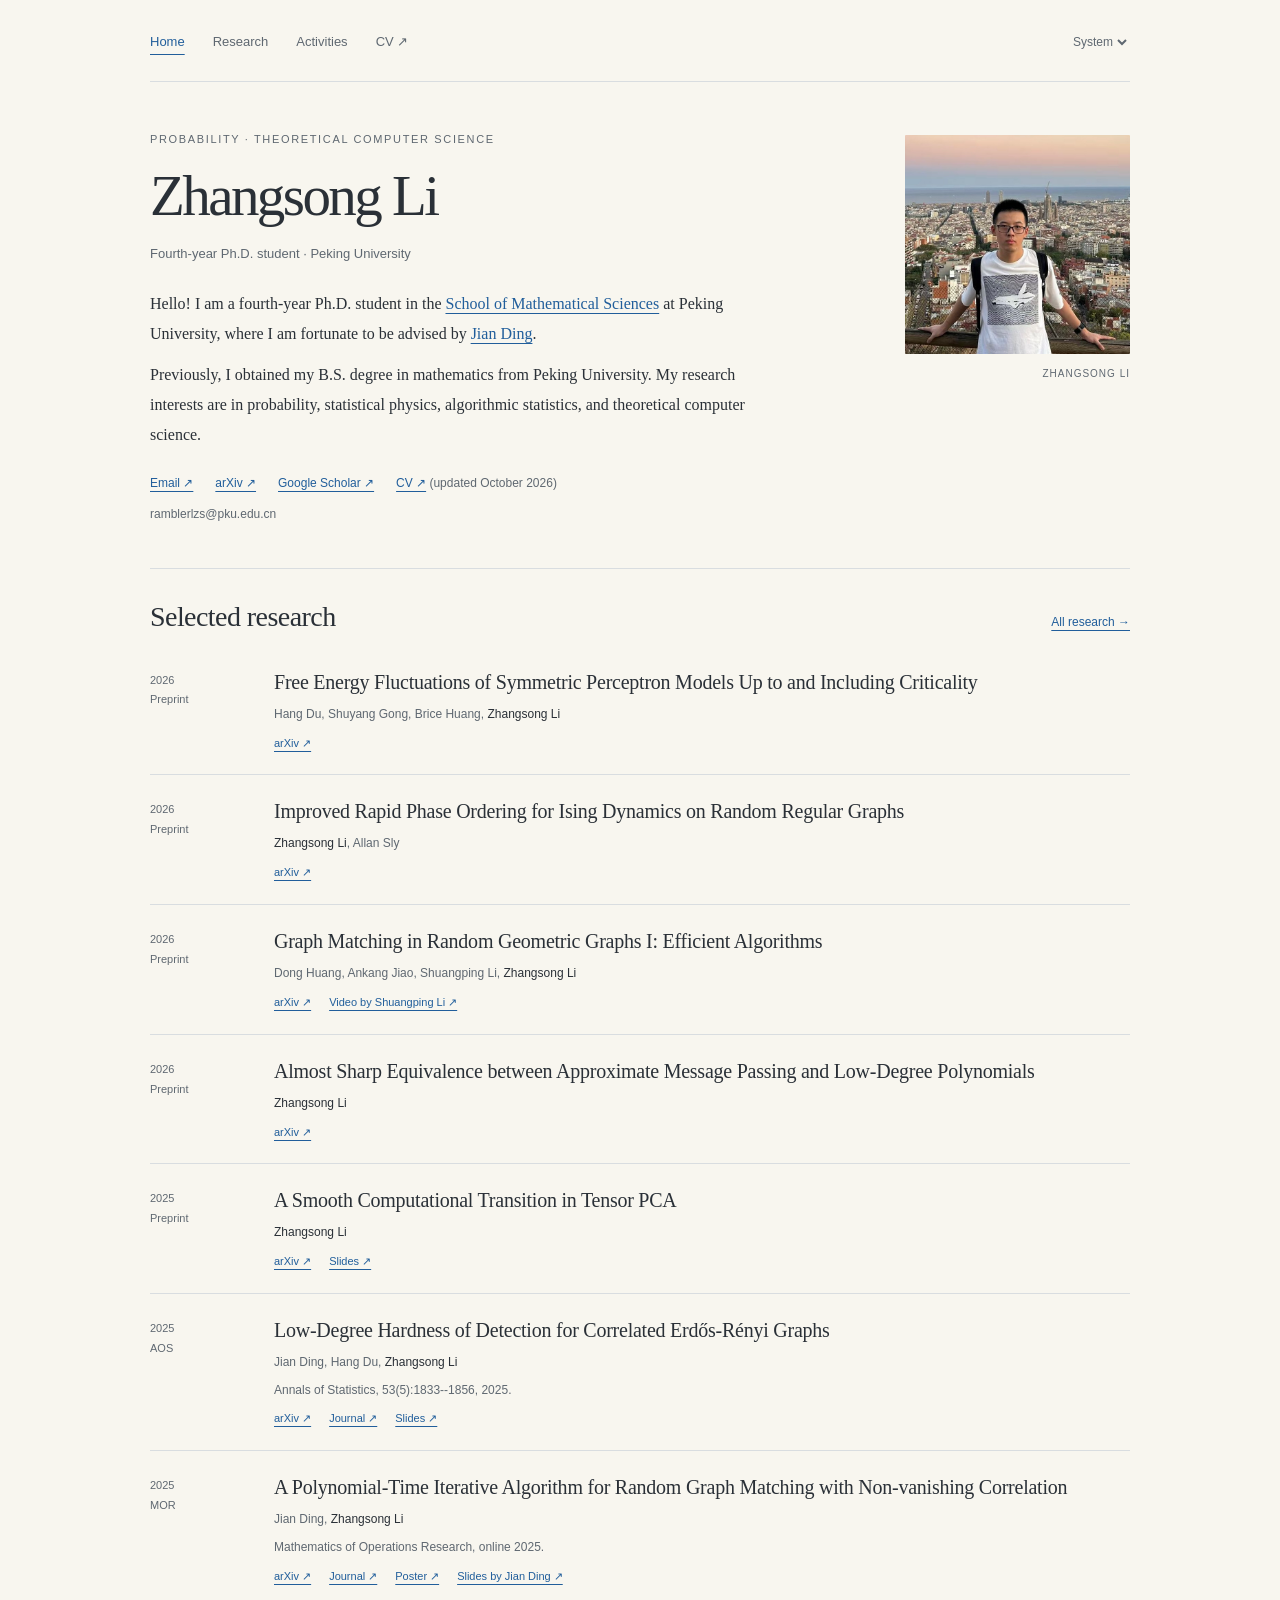
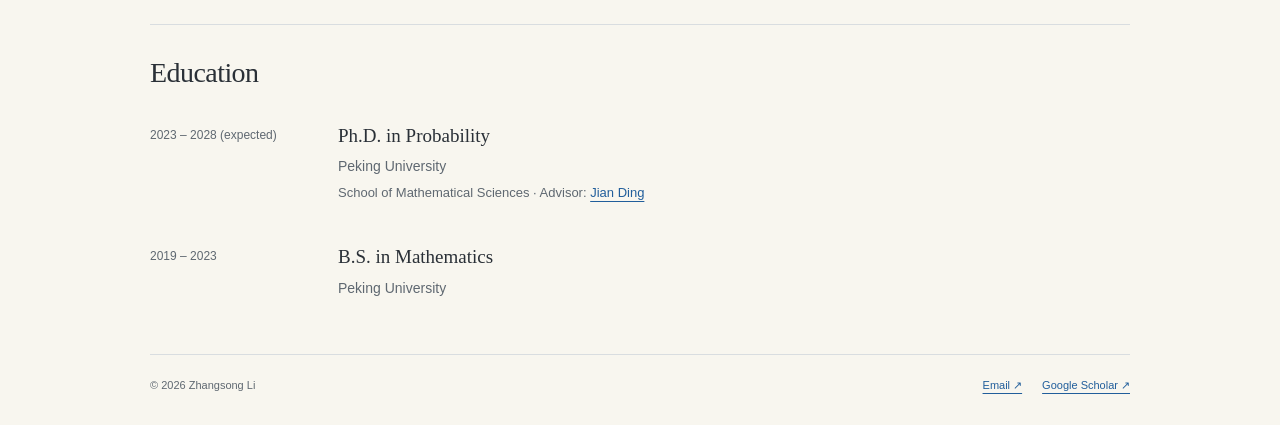
==== commit cdfd8e06: "Update index.html" ====
--- a/index.html
+++ b/index.html
@@ -28,6 +28,7 @@
   </div><figure class="portrait"><img src="Zhangsong.jpg" width="654" height="638" alt="Zhangsong Li overlooking a city" fetchpriority="high"><figcaption>ZHANGSONG LI</figcaption></figure></section><section class="content-section" id="selected-research" aria-labelledby="selected-research-title"><div class="section-heading"><h2 id="selected-research-title">Selected research</h2><a href="research.html" class="section-link">All research →</a></div><ul class="paper-list">
     <li class="paper" id="free-energy-fluctuations-of-symmetric-perceptron-models-up-to-and-including-criticality"><div class="paper-meta"><span>2026</span><span>Preprint</span></div><article><h3><a href="https://arxiv.org/abs/2610.31736" target="_blank" rel="noopener noreferrer">Free Energy Fluctuations of Symmetric Perceptron Models Up to and Including Criticality</a></h3><p class="authors">Hang Du, Shuyang Gong, Brice Huang, <span class="author-self">Zhangsong Li</span></p><div class="paper-links"><a href="https://arxiv.org/abs/2610.31736" target="_blank" rel="noopener noreferrer">arXiv ↗</a></div></article></li>
     <li class="paper" id="improved-rapid-phase-ordering-for-ising-dynamics-on-random-regular-graphs"><div class="paper-meta"><span>2026</span><span>Preprint</span></div><article><h3><a href="https://arxiv.org/abs/2610.27673" target="_blank" rel="noopener noreferrer">Improved Rapid Phase Ordering for Ising Dynamics on Random Regular Graphs</a></h3><p class="authors"><span class="author-self">Zhangsong Li</span>, Allan Sly</p><div class="paper-links"><a href="https://arxiv.org/abs/2610.27673" target="_blank" rel="noopener noreferrer">arXiv ↗</a></div></article></li>
+    <li class="paper" id="graph-matching-in-random-geometric-graphs-i-efficient-algorithms"><div class="paper-meta"><span>2026</span><span>Preprint</span></div><article><h3><a href="https://arxiv.org/abs/2610.16675" target="_blank" rel="noopener noreferrer">Graph Matching in Random Geometric Graphs I: Efficient Algorithms</a></h3><p class="authors">Dong Huang, Ankang Jiao, Shuangping Li, <span class="author-self">Zhangsong Li</span></p><div class="paper-links"><a href="https://arxiv.org/abs/2610.16675" target="_blank" rel="noopener noreferrer">arXiv ↗</a><a href="https://www.youtube.com/live/tbnTRx9ss9M" target="_blank" rel="noopener noreferrer">Video by Shuangping Li ↗</a></div></article></li>
     <li class="paper" id="almost-sharp-equivalence-between-approximate-message-passing-and-low-degree-polynomials"><div class="paper-meta"><span>2026</span><span>Preprint</span></div><article><h3><a href="https://arxiv.org/abs/2609.06988" target="_blank" rel="noopener noreferrer">Almost Sharp Equivalence between Approximate Message Passing and Low-Degree Polynomials</a></h3><p class="authors"><span class="author-self">Zhangsong Li</span></p><div class="paper-links"><a href="https://arxiv.org/abs/2609.06988" target="_blank" rel="noopener noreferrer">arXiv ↗</a></div></article></li>
     <li class="paper" id="a-smooth-computational-transition-in-tensor-pca"><div class="paper-meta"><span>2025</span><span>Preprint</span></div><article><h3><a href="https://arxiv.org/abs/2509.09904" target="_blank" rel="noopener noreferrer">A Smooth Computational Transition in Tensor PCA</a></h3><p class="authors"><span class="author-self">Zhangsong Li</span></p><div class="paper-links"><a href="https://arxiv.org/abs/2509.09904" target="_blank" rel="noopener noreferrer">arXiv ↗</a><a href="https://zhangsong-li.github.io/Slides/Tensor_PCA_Slides.pdf" target="_blank" rel="noopener noreferrer">Slides ↗</a></div></article></li>
     <li class="paper" id="low-degree-hardness-of-detection-for-correlated-erdos-renyi-graphs"><div class="paper-meta"><span>2025</span><span>AOS</span></div><article><h3><a href="https://arxiv.org/abs/2311.15931" target="_blank" rel="noopener noreferrer">Low-Degree Hardness of Detection for Correlated Erdős-Rényi Graphs</a></h3><p class="authors">Jian Ding, Hang Du, <span class="author-self">Zhangsong Li</span></p><p class="paper-note">Annals of Statistics, 53(5):1833--1856, 2025.</p><div class="paper-links"><a href="https://arxiv.org/abs/2311.15931" target="_blank" rel="noopener noreferrer">arXiv ↗</a><a href="http://dx.doi.org/10.1214/25-AOS2517" target="_blank" rel="noopener noreferrer">Journal ↗</a><a href="https://zhangsong-li.github.io/Slides/Low_Degree_Hardness_Slides.pdf" target="_blank" rel="noopener noreferrer">Slides ↗</a></div></article></li>
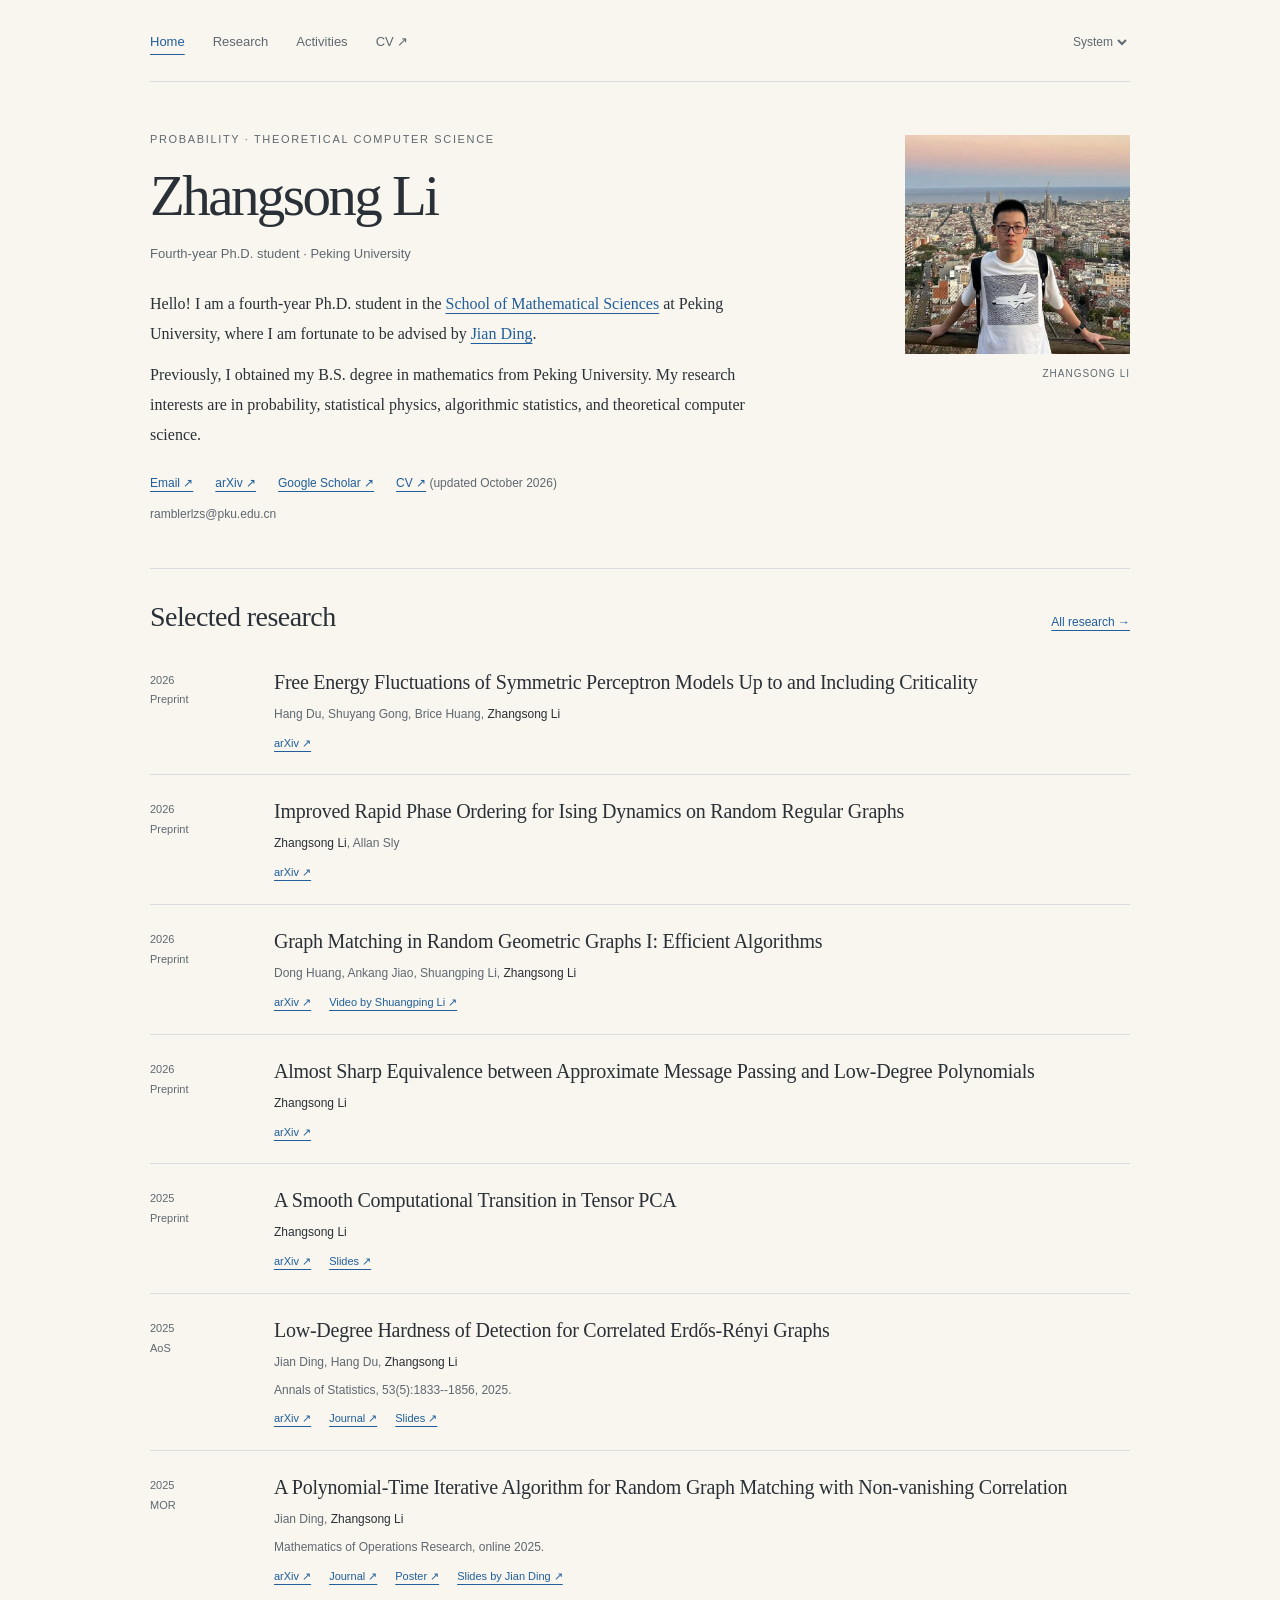
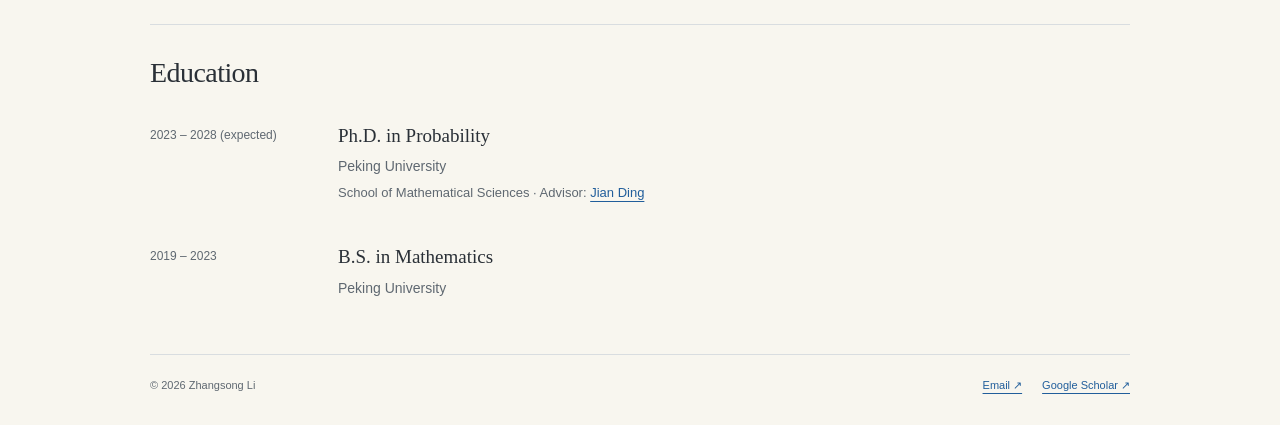
==== commit b126d6bb: "Update index.html" ====
--- a/index.html
+++ b/index.html
@@ -31,7 +31,7 @@
     <li class="paper" id="graph-matching-in-random-geometric-graphs-i-efficient-algorithms"><div class="paper-meta"><span>2026</span><span>Preprint</span></div><article><h3><a href="https://arxiv.org/abs/2610.16675" target="_blank" rel="noopener noreferrer">Graph Matching in Random Geometric Graphs I: Efficient Algorithms</a></h3><p class="authors">Dong Huang, Ankang Jiao, Shuangping Li, <span class="author-self">Zhangsong Li</span></p><div class="paper-links"><a href="https://arxiv.org/abs/2610.16675" target="_blank" rel="noopener noreferrer">arXiv ↗</a><a href="https://www.youtube.com/live/tbnTRx9ss9M" target="_blank" rel="noopener noreferrer">Video by Shuangping Li ↗</a></div></article></li>
     <li class="paper" id="almost-sharp-equivalence-between-approximate-message-passing-and-low-degree-polynomials"><div class="paper-meta"><span>2026</span><span>Preprint</span></div><article><h3><a href="https://arxiv.org/abs/2609.06988" target="_blank" rel="noopener noreferrer">Almost Sharp Equivalence between Approximate Message Passing and Low-Degree Polynomials</a></h3><p class="authors"><span class="author-self">Zhangsong Li</span></p><div class="paper-links"><a href="https://arxiv.org/abs/2609.06988" target="_blank" rel="noopener noreferrer">arXiv ↗</a></div></article></li>
     <li class="paper" id="a-smooth-computational-transition-in-tensor-pca"><div class="paper-meta"><span>2025</span><span>Preprint</span></div><article><h3><a href="https://arxiv.org/abs/2509.09904" target="_blank" rel="noopener noreferrer">A Smooth Computational Transition in Tensor PCA</a></h3><p class="authors"><span class="author-self">Zhangsong Li</span></p><div class="paper-links"><a href="https://arxiv.org/abs/2509.09904" target="_blank" rel="noopener noreferrer">arXiv ↗</a><a href="https://zhangsong-li.github.io/Slides/Tensor_PCA_Slides.pdf" target="_blank" rel="noopener noreferrer">Slides ↗</a></div></article></li>
-    <li class="paper" id="low-degree-hardness-of-detection-for-correlated-erdos-renyi-graphs"><div class="paper-meta"><span>2025</span><span>AOS</span></div><article><h3><a href="https://arxiv.org/abs/2311.15931" target="_blank" rel="noopener noreferrer">Low-Degree Hardness of Detection for Correlated Erdős-Rényi Graphs</a></h3><p class="authors">Jian Ding, Hang Du, <span class="author-self">Zhangsong Li</span></p><p class="paper-note">Annals of Statistics, 53(5):1833--1856, 2025.</p><div class="paper-links"><a href="https://arxiv.org/abs/2311.15931" target="_blank" rel="noopener noreferrer">arXiv ↗</a><a href="http://dx.doi.org/10.1214/25-AOS2517" target="_blank" rel="noopener noreferrer">Journal ↗</a><a href="https://zhangsong-li.github.io/Slides/Low_Degree_Hardness_Slides.pdf" target="_blank" rel="noopener noreferrer">Slides ↗</a></div></article></li>
+    <li class="paper" id="low-degree-hardness-of-detection-for-correlated-erdos-renyi-graphs"><div class="paper-meta"><span>2025</span><span>AoS</span></div><article><h3><a href="https://arxiv.org/abs/2311.15931" target="_blank" rel="noopener noreferrer">Low-Degree Hardness of Detection for Correlated Erdős-Rényi Graphs</a></h3><p class="authors">Jian Ding, Hang Du, <span class="author-self">Zhangsong Li</span></p><p class="paper-note">Annals of Statistics, 53(5):1833--1856, 2025.</p><div class="paper-links"><a href="https://arxiv.org/abs/2311.15931" target="_blank" rel="noopener noreferrer">arXiv ↗</a><a href="http://dx.doi.org/10.1214/25-AOS2517" target="_blank" rel="noopener noreferrer">Journal ↗</a><a href="https://zhangsong-li.github.io/Slides/Low_Degree_Hardness_Slides.pdf" target="_blank" rel="noopener noreferrer">Slides ↗</a></div></article></li>
     <li class="paper" id="a-polynomial-time-iterative-algorithm-for-random-graph-matching-with-non-vanishing-correlation"><div class="paper-meta"><span>2025</span><span>MOR</span></div><article><h3><a href="https://arxiv.org/abs/2306.00266v2" target="_blank" rel="noopener noreferrer">A Polynomial-Time Iterative Algorithm for Random Graph Matching with Non-vanishing Correlation</a></h3><p class="authors">Jian Ding, <span class="author-self">Zhangsong Li</span></p><p class="paper-note">Mathematics of Operations Research, online 2025.</p><div class="paper-links"><a href="https://arxiv.org/abs/2306.00266v2" target="_blank" rel="noopener noreferrer">arXiv ↗</a><a href="https://pubsonline.informs.org/doi/abs/10.1287/moor.2024.0487" target="_blank" rel="noopener noreferrer">Journal ↗</a><a href="https://zhangsong-li.github.io/Iterative_Graph_Matching_Poster.pdf" target="_blank" rel="noopener noreferrer">Poster ↗</a><a href="https://zhangsong-li.github.io/Slides/Ding-Medallion.pdf" target="_blank" rel="noopener noreferrer">Slides by Jian Ding ↗</a></div></article></li>
   </ul></section><section class="content-section" id="education" aria-labelledby="education-title"><div class="section-heading"><h2 id="education-title">Education</h2></div><div class="education-list"><div class="education-item"><div class="education-dates">2023 – 2028 (expected)</div><div><h3 class="education-title">Ph.D. in Probability</h3><p class="education-institution">Peking University</p><p class="education-detail">School of Mathematical Sciences · Advisor: <a href="https://www.math.pku.edu.cn/teachers/dingjian/index.html" target="_blank" rel="noopener noreferrer">Jian Ding</a></p></div></div><div class="education-item"><div class="education-dates">2019 – 2023</div><div><h3 class="education-title">B.S. in Mathematics</h3><p class="education-institution">Peking University</p></div></div></div></section></main>
     <footer class="site-footer"><span>© 2026 Zhangsong Li</span><div class="footer-links"><a href="mailto:ramblerlzs@pku.edu.cn">Email ↗</a><a href="https://scholar.google.com/citations?user=IgjkkZEAAAAJ&amp;hl=zh-CN" target="_blank" rel="noopener noreferrer">Google Scholar ↗</a></div></footer>
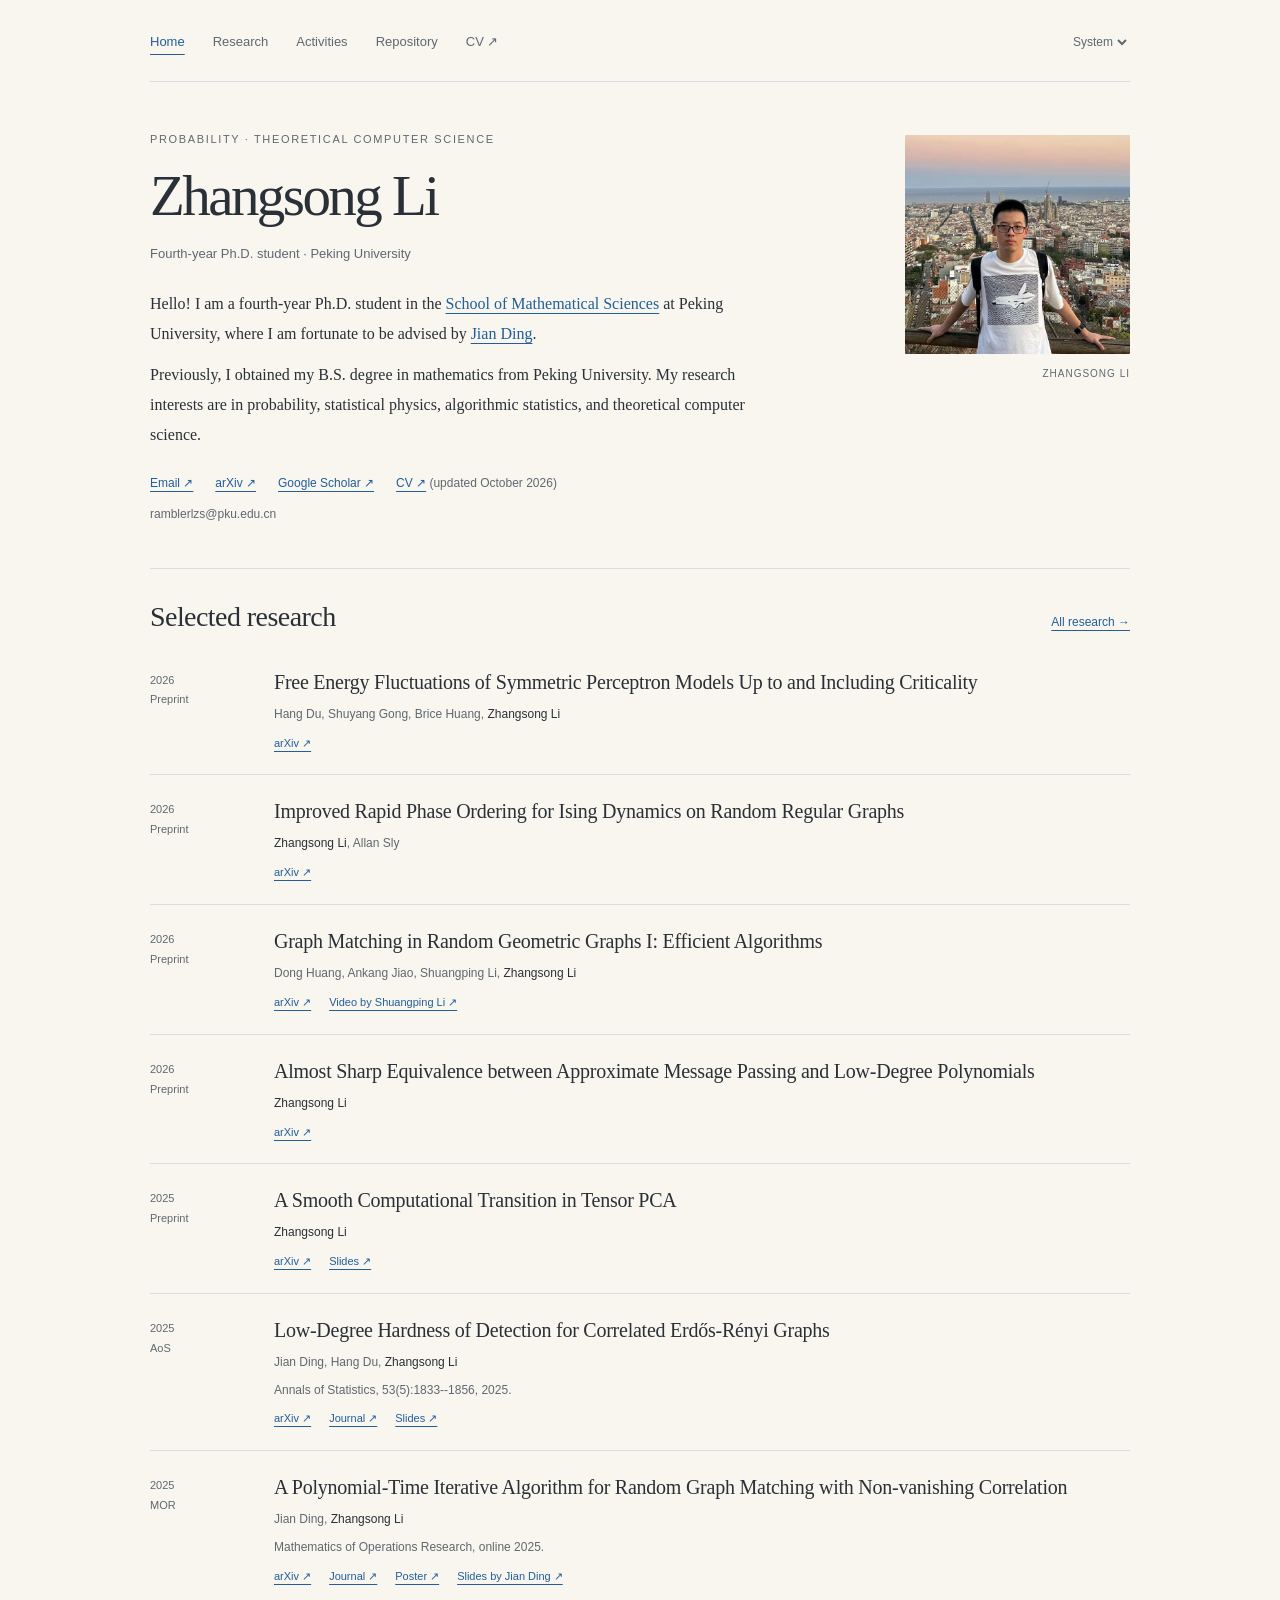
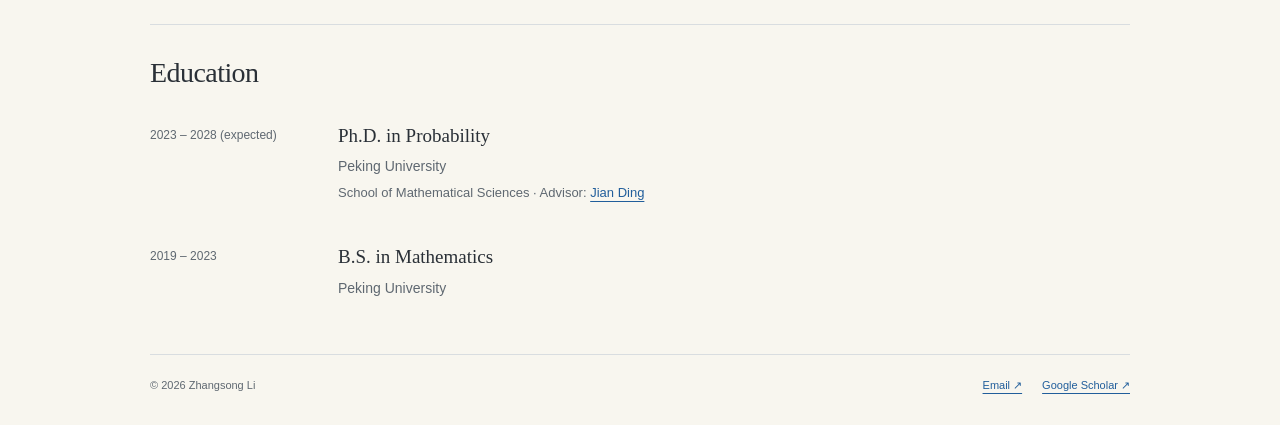
==== commit f83de5fb: "Add Repository page for AI-generated papers Move the five Miscellaneous paper entries from Research " ====
--- a/index.html
+++ b/index.html
@@ -15,7 +15,7 @@
   <a class="skip-link" href="#main">Skip to content</a>
   <div class="site-shell">
     <header class="site-header">
-      <nav class="site-nav" aria-label="Main navigation"><a href="index.html" aria-current="page">Home</a><a href="research.html">Research</a><a href="activities.html">Activities</a><a href="CV_Zhangsong.pdf" target="_blank" rel="noopener noreferrer">CV ↗</a></nav>
+      <nav class="site-nav" aria-label="Main navigation"><a href="index.html" aria-current="page">Home</a><a href="research.html">Research</a><a href="activities.html">Activities</a><a href="repository.html">Repository</a><a href="CV_Zhangsong.pdf" target="_blank" rel="noopener noreferrer">CV ↗</a></nav>
       <select class="theme-picker" data-theme-picker aria-label="Color theme"><option value="system">System</option><option value="light">Light</option><option value="dark">Dark</option></select>
     </header>
     <main id="main"><section class="hero" aria-labelledby="name"><div>
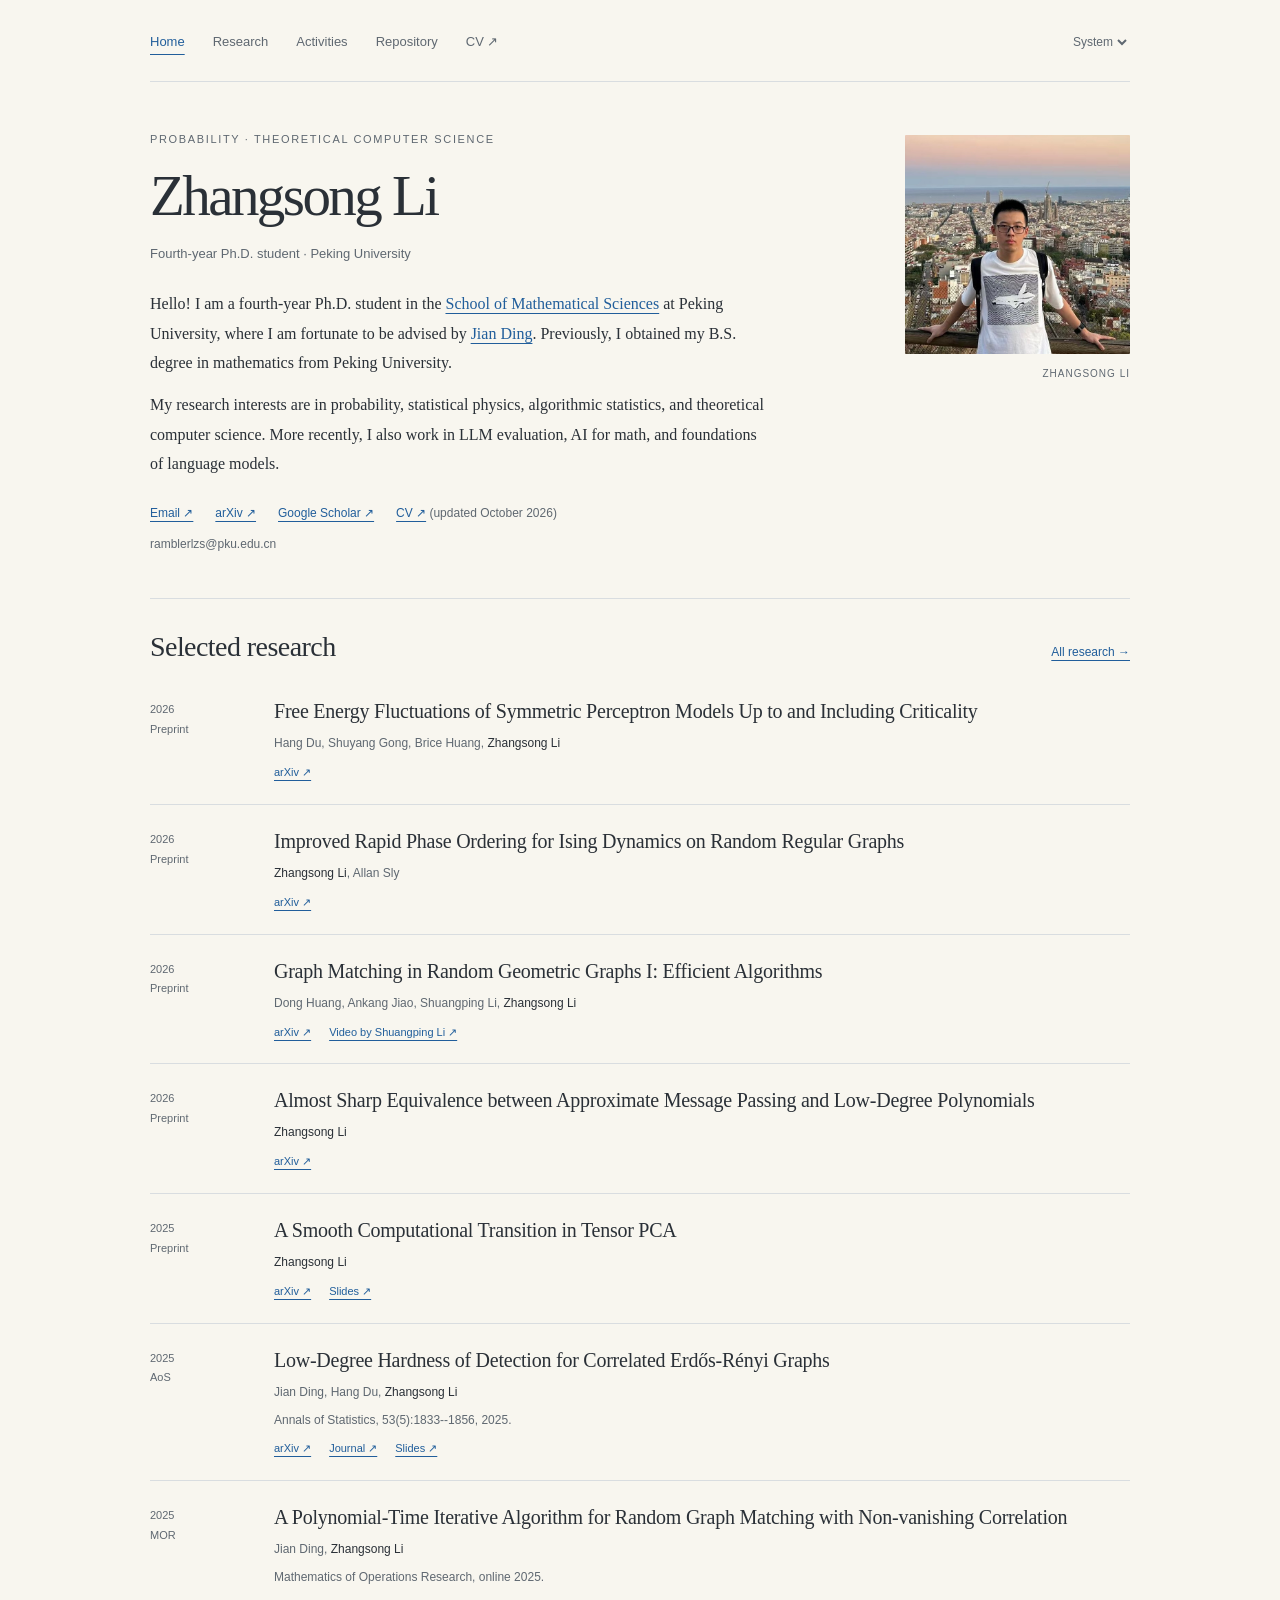
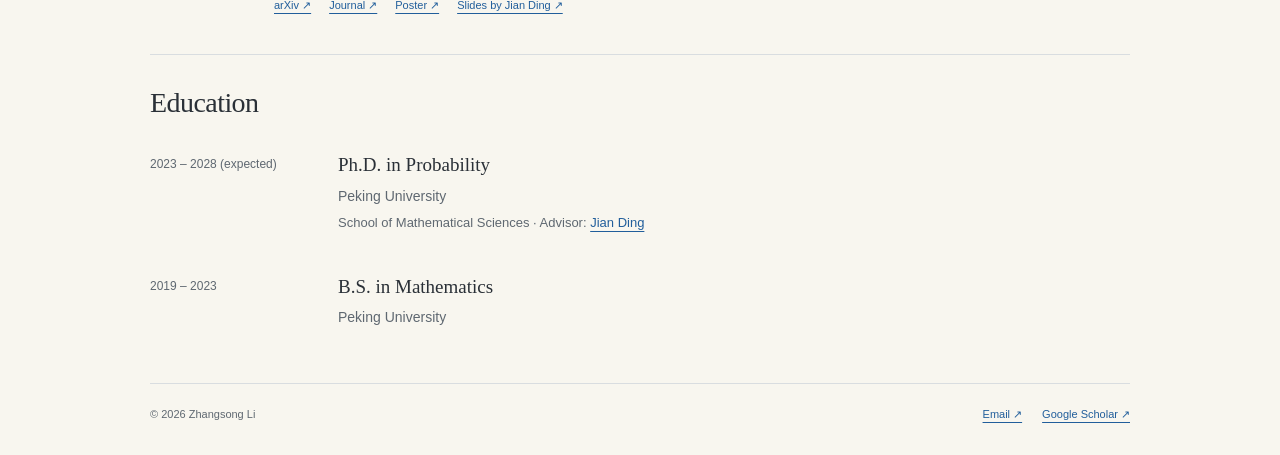
==== commit 4d361574: "Update index.html" ====
--- a/index.html
+++ b/index.html
@@ -22,7 +22,7 @@
   <p class="eyebrow">Probability · Theoretical Computer Science</p>
   <h1 id="name">Zhangsong Li</h1>
   <p class="role">Fourth-year Ph.D. student · Peking University</p>
-  <div class="bio"><p>Hello! I am a fourth-year Ph.D. student in the <a href="https://www.math.pku.edu.cn" target="_blank" rel="noopener noreferrer">School of Mathematical Sciences</a> at Peking University, where I am fortunate to be advised by <a href="https://www.math.pku.edu.cn/teachers/dingjian/index.html" target="_blank" rel="noopener noreferrer">Jian Ding</a>.</p><p>Previously, I obtained my B.S. degree in mathematics from Peking University. My research interests are in probability, statistical physics, algorithmic statistics, and theoretical computer science.</p></div>
+  <div class="bio"><p>Hello! I am a fourth-year Ph.D. student in the <a href="https://www.math.pku.edu.cn" target="_blank" rel="noopener noreferrer">School of Mathematical Sciences</a> at Peking University, where I am fortunate to be advised by <a href="https://www.math.pku.edu.cn/teachers/dingjian/index.html" target="_blank" rel="noopener noreferrer">Jian Ding</a>. Previously, I obtained my B.S. degree in mathematics from Peking University.</p><p>My research interests are in probability, statistical physics, algorithmic statistics, and theoretical computer science. More recently, I also work in LLM evaluation, AI for math, and foundations of language models.</p></div>
   <div class="hero-links"><a href="mailto:ramblerlzs@pku.edu.cn">Email ↗</a><a href="http://arxiv.org/a/li_z_30" target="_blank" rel="noopener noreferrer">arXiv ↗</a><a href="https://scholar.google.com/citations?user=IgjkkZEAAAAJ&amp;hl=zh-CN" target="_blank" rel="noopener noreferrer">Google Scholar ↗</a><span><a href="CV_Zhangsong.pdf" target="_blank" rel="noopener noreferrer">CV ↗</a> <span class="subtle">(updated October 2026)</span></span></div>
   <p class="contact-address"><a href="mailto:ramblerlzs@pku.edu.cn">ramblerlzs@pku.edu.cn</a></p>
   </div><figure class="portrait"><img src="Zhangsong.jpg" width="654" height="638" alt="Zhangsong Li overlooking a city" fetchpriority="high"><figcaption>ZHANGSONG LI</figcaption></figure></section><section class="content-section" id="selected-research" aria-labelledby="selected-research-title"><div class="section-heading"><h2 id="selected-research-title">Selected research</h2><a href="research.html" class="section-link">All research →</a></div><ul class="paper-list">
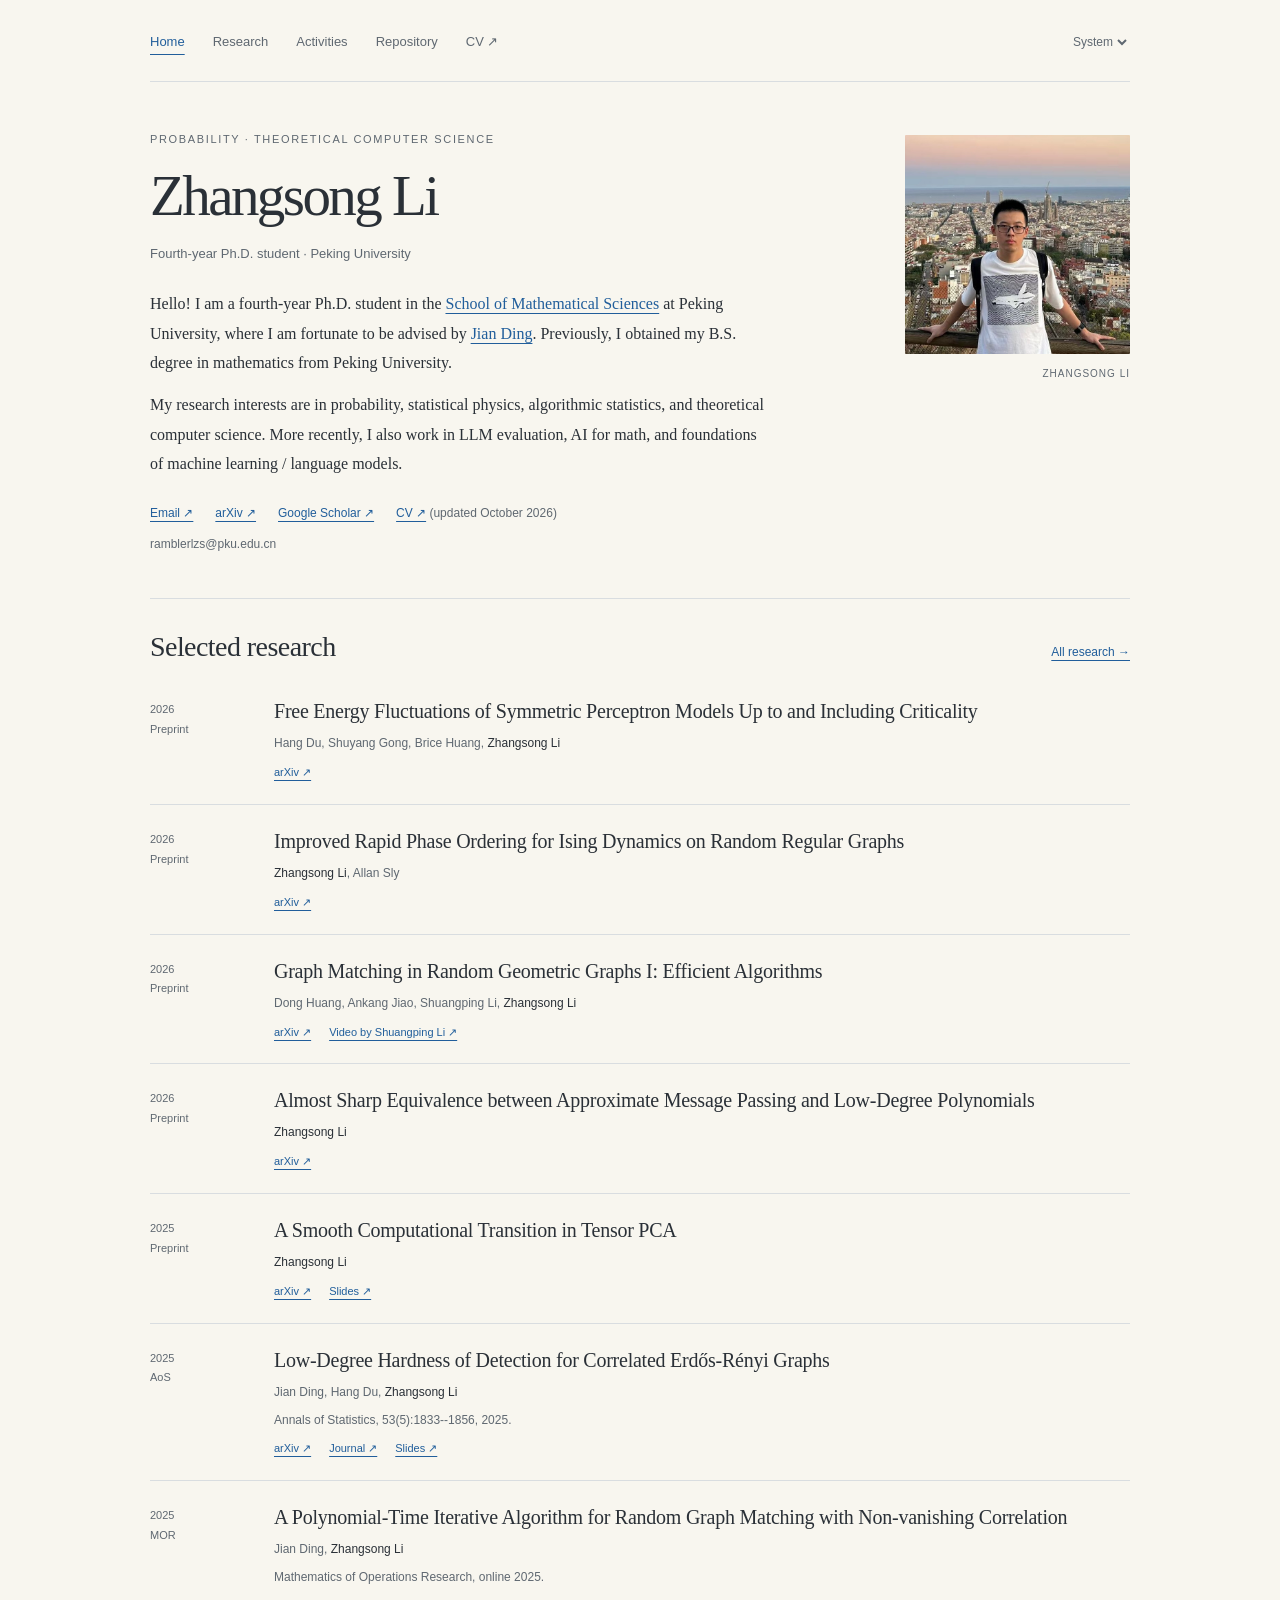
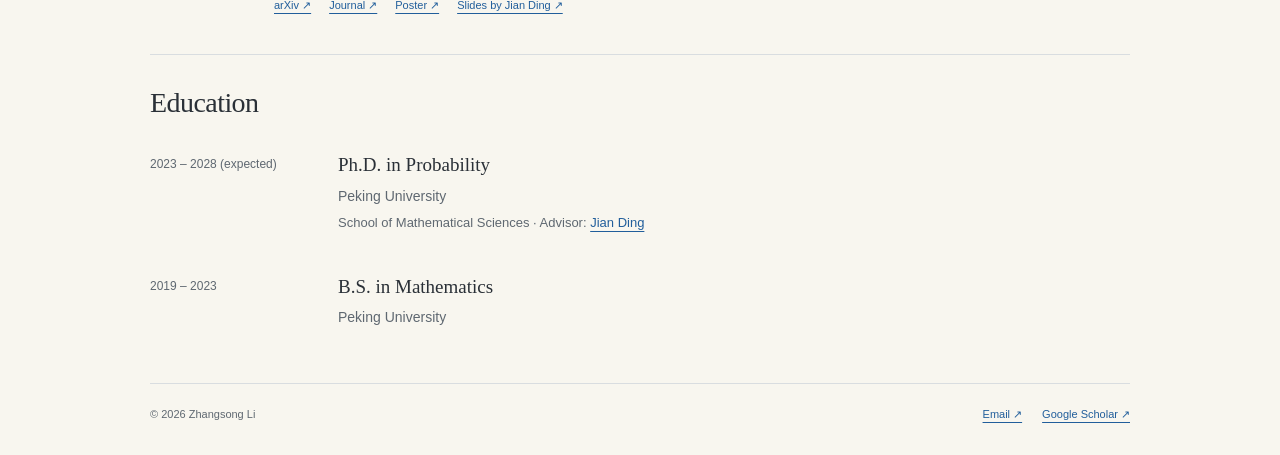
==== commit 1fdb9fe5: "Revise bio section and research interests Updated research interests and corrected terminology in th" ====
--- a/index.html
+++ b/index.html
@@ -22,7 +22,7 @@
   <p class="eyebrow">Probability · Theoretical Computer Science</p>
   <h1 id="name">Zhangsong Li</h1>
   <p class="role">Fourth-year Ph.D. student · Peking University</p>
-  <div class="bio"><p>Hello! I am a fourth-year Ph.D. student in the <a href="https://www.math.pku.edu.cn" target="_blank" rel="noopener noreferrer">School of Mathematical Sciences</a> at Peking University, where I am fortunate to be advised by <a href="https://www.math.pku.edu.cn/teachers/dingjian/index.html" target="_blank" rel="noopener noreferrer">Jian Ding</a>. Previously, I obtained my B.S. degree in mathematics from Peking University.</p><p>My research interests are in probability, statistical physics, algorithmic statistics, and theoretical computer science. More recently, I also work in LLM evaluation, AI for math, and foundations of language models.</p></div>
+  <div class="bio"><p>Hello! I am a fourth-year Ph.D. student in the <a href="https://www.math.pku.edu.cn" target="_blank" rel="noopener noreferrer">School of Mathematical Sciences</a> at Peking University, where I am fortunate to be advised by <a href="https://www.math.pku.edu.cn/teachers/dingjian/index.html" target="_blank" rel="noopener noreferrer">Jian Ding</a>. Previously, I obtained my B.S. degree in mathematics from Peking University.</p><p>My research interests are in probability, statistical physics, algorithmic statistics, and theoretical computer science. More recently, I also work in LLM evaluation, AI for math, and foundations of machine learning / language models.</p></div>
   <div class="hero-links"><a href="mailto:ramblerlzs@pku.edu.cn">Email ↗</a><a href="http://arxiv.org/a/li_z_30" target="_blank" rel="noopener noreferrer">arXiv ↗</a><a href="https://scholar.google.com/citations?user=IgjkkZEAAAAJ&amp;hl=zh-CN" target="_blank" rel="noopener noreferrer">Google Scholar ↗</a><span><a href="CV_Zhangsong.pdf" target="_blank" rel="noopener noreferrer">CV ↗</a> <span class="subtle">(updated October 2026)</span></span></div>
   <p class="contact-address"><a href="mailto:ramblerlzs@pku.edu.cn">ramblerlzs@pku.edu.cn</a></p>
   </div><figure class="portrait"><img src="Zhangsong.jpg" width="654" height="638" alt="Zhangsong Li overlooking a city" fetchpriority="high"><figcaption>ZHANGSONG LI</figcaption></figure></section><section class="content-section" id="selected-research" aria-labelledby="selected-research-title"><div class="section-heading"><h2 id="selected-research-title">Selected research</h2><a href="research.html" class="section-link">All research →</a></div><ul class="paper-list">
